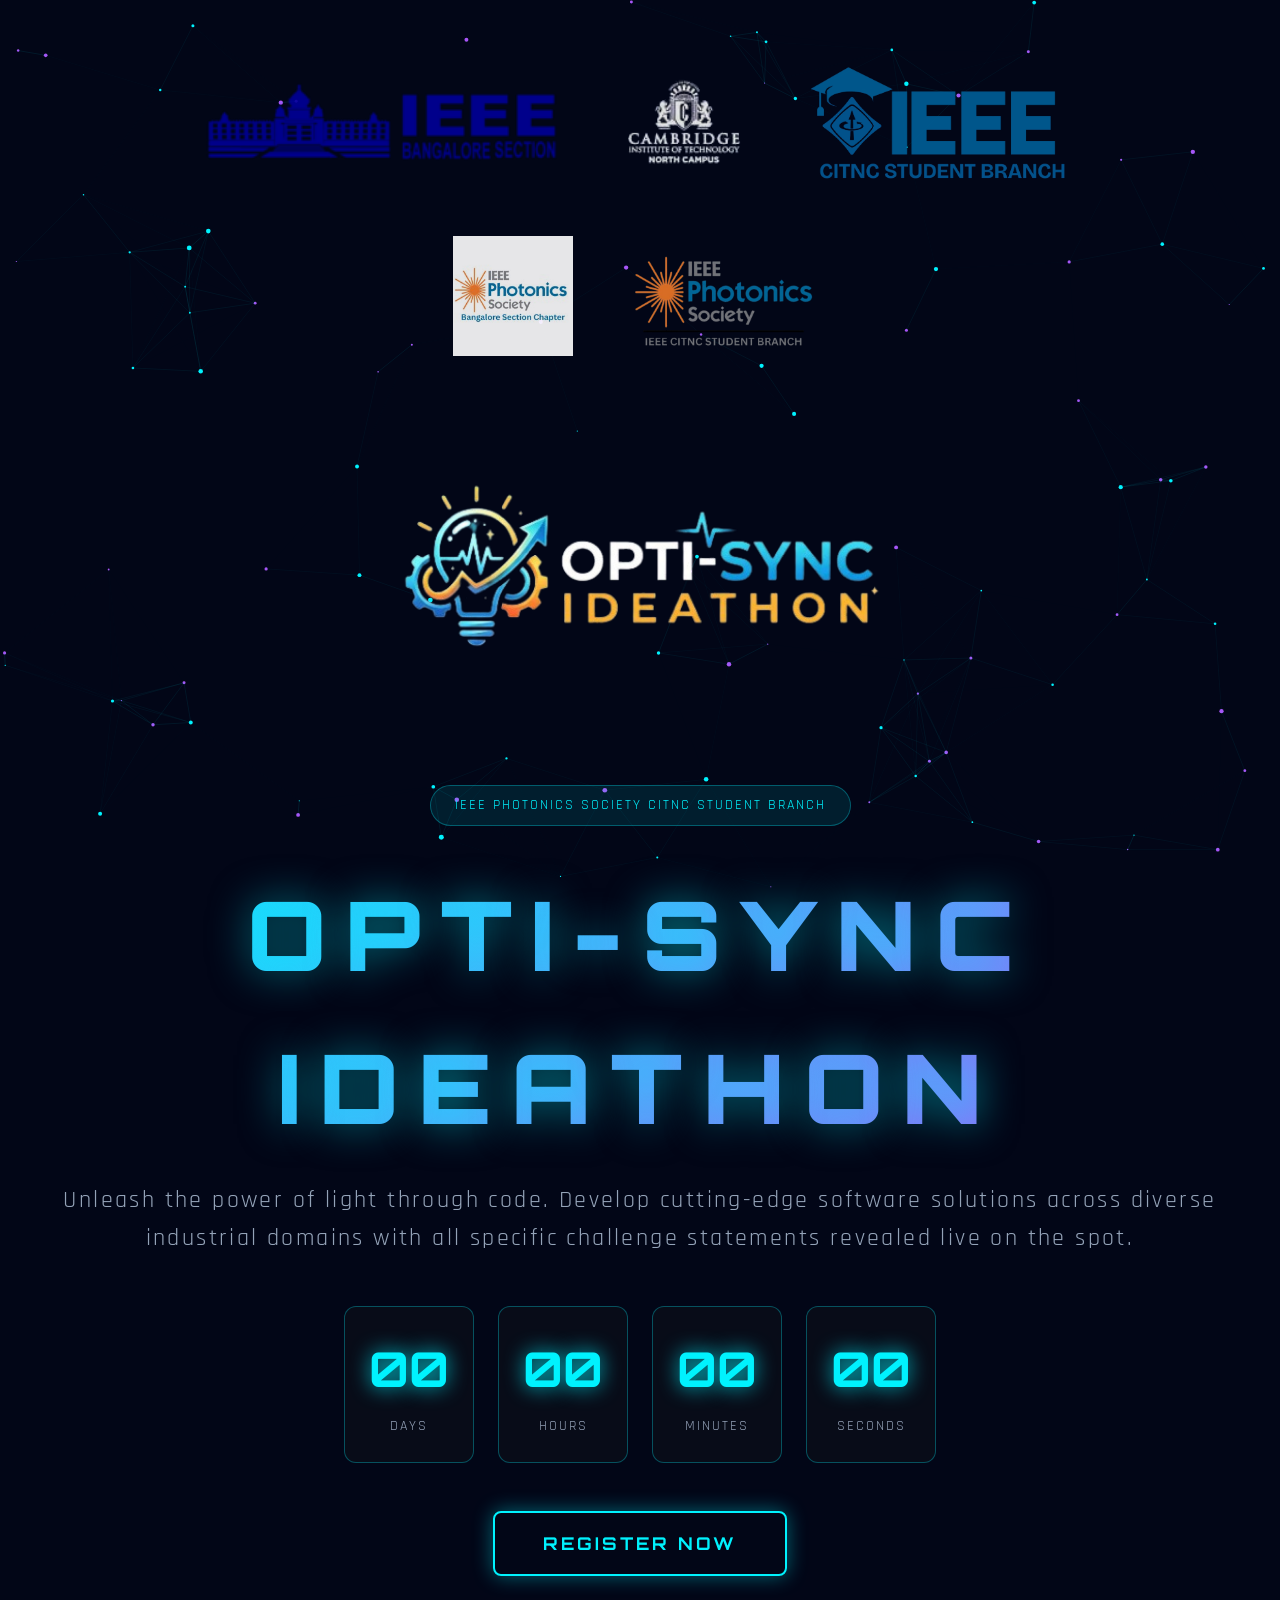
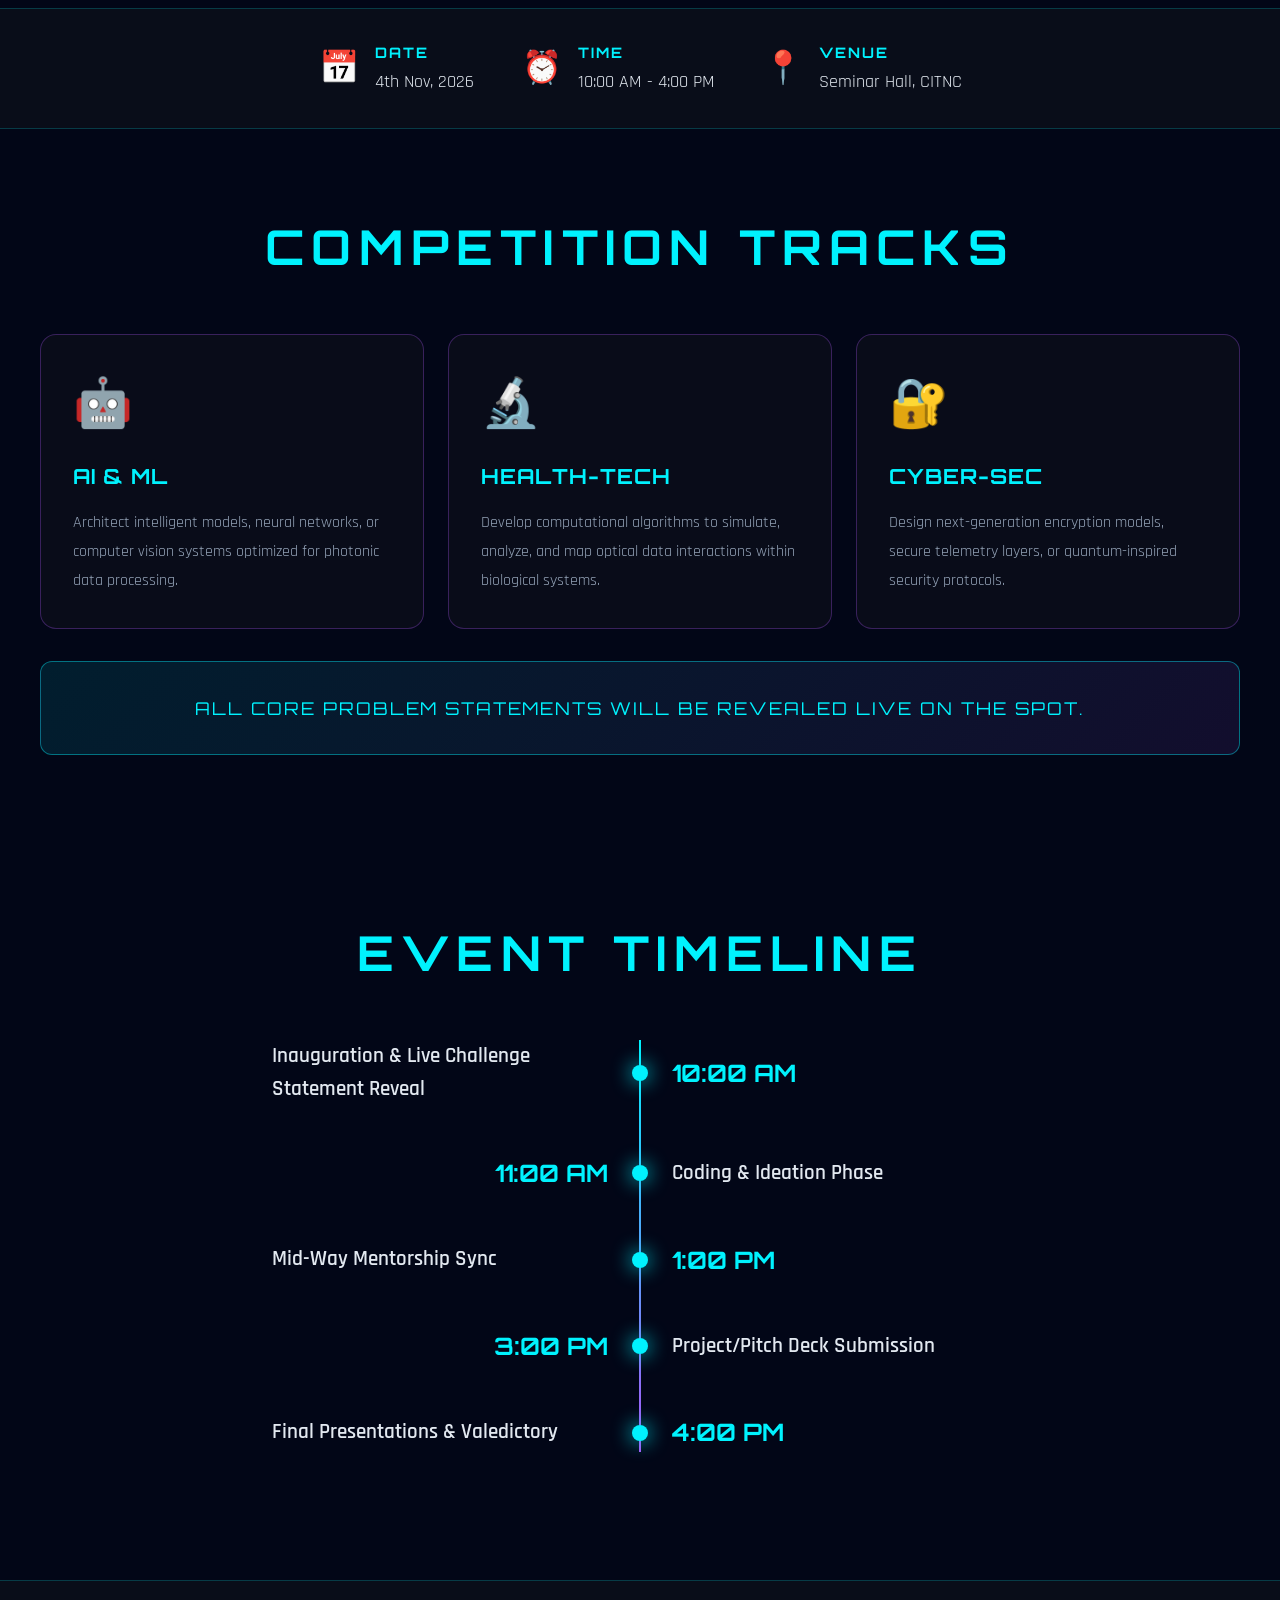
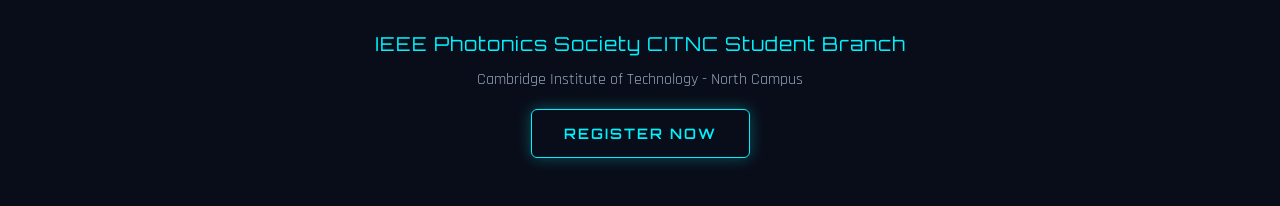
==== index.html @ 05966f0f "Make citnc main logo larger" ====
<!DOCTYPE html>
<html lang="en">
<head>
    <meta charset="UTF-8">
    <meta name="viewport" content="width=device-width, initial-scale=1.0">
    <title>OPTI-SYNC IDEATHON</title>
    <link rel="preconnect" href="https://fonts.googleapis.com">
    <link rel="preconnect" href="https://fonts.gstatic.com" crossorigin>
    <link href="https://fonts.googleapis.com/css2?family=Orbitron:wght@400;500;600;700;800;900&family=Rajdhani:wght@300;400;500;600;700&display=swap" rel="stylesheet">
    <link rel="stylesheet" href="styles.css">
</head>
<body>
    <canvas id="networkCanvas"></canvas>

    <section class="hero">
        <div class="hero-content">
            <div class="partner-logos">
                <img src="assets/citnc-logo.png" alt="CITNC Logo" class="partner-logo">
                <img src="assets/citnc-main-logo.png" alt="CITNC Main Logo" class="partner-logo partner-logo--large">
                <img src="assets/ieee-logo.png" alt="IEEE Logo" class="partner-logo">
            </div>
            <div class="partner-logos">
                <img src="assets/photonics-chapter.jpg" alt="IEEE Photonics Bangalore Chapter Logo" class="partner-logo">
                <img src="assets/photonics-logo.png" alt="IEEE Photonics Society Logo" class="partner-logo">
            </div>
            <img src="assets/logo.png" alt="OPTI-SYNC IDEATHON Logo" class="hero-logo">
            <p class="hero-badge">IEEE Photonics Society CITNC Student Branch</p>
            <h1 class="hero-title">OPTI-SYNC IDEATHON</h1>
            <p class="hero-tagline">Unleash the power of light through code. Develop cutting-edge software solutions across diverse industrial domains with all specific challenge statements revealed live on the spot.</p>
            
            <div class="countdown">
                <div class="countdown-item">
                    <span class="countdown-value" id="days">00</span>
                    <span class="countdown-label">Days</span>
                </div>
                <div class="countdown-item">
                    <span class="countdown-value" id="hours">00</span>
                    <span class="countdown-label">Hours</span>
                </div>
                <div class="countdown-item">
                    <span class="countdown-value" id="minutes">00</span>
                    <span class="countdown-label">Minutes</span>
                </div>
                <div class="countdown-item">
                    <span class="countdown-value" id="seconds">00</span>
                    <span class="countdown-label">Seconds</span>
                </div>
            </div>

            <a href="register.html" class="cta-button">Register Now</a>
        </div>
    </section>

    <section class="info-bar">
        <div class="info-item">
            <div class="info-icon">📅</div>
            <div class="info-text">
                <h3>Date</h3>
                <p>4th Nov, 2026</p>
            </div>
        </div>
        <div class="info-item">
            <div class="info-icon">⏰</div>
            <div class="info-text">
                <h3>Time</h3>
                <p>10:00 AM - 4:00 PM</p>
            </div>
        </div>
        <div class="info-item">
            <div class="info-icon">📍</div>
            <div class="info-text">
                <h3>Venue</h3>
                <p>Seminar Hall, CITNC</p>
            </div>
        </div>
    </section>

    <section class="tracks">
        <div class="container">
            <h2 class="section-title reveal">Competition Tracks</h2>
            <div class="bento-grid">
                <div class="track-card reveal">
                    <div class="track-icon">🤖</div>
                    <h3>AI & ML</h3>
                    <p>Architect intelligent models, neural networks, or computer vision systems optimized for photonic data processing.</p>
                </div>
                <div class="track-card reveal">
                    <div class="track-icon">🔬</div>
                    <h3>Health-Tech</h3>
                    <p>Develop computational algorithms to simulate, analyze, and map optical data interactions within biological systems.</p>
                </div>
                <div class="track-card reveal">
                    <div class="track-icon">🔐</div>
                    <h3>Cyber-Sec</h3>
                    <p>Design next-generation encryption models, secure telemetry layers, or quantum-inspired security protocols.</p>
                </div>
            </div>
            <div class="problem-banner reveal">
                <p>All core problem statements will be revealed live on the spot.</p>
            </div>
        </div>
    </section>

    <section class="timeline">
        <div class="container">
            <h2 class="section-title reveal">Event Timeline</h2>
            <div class="timeline-container">
                <div class="timeline-item reveal">
                    <div class="timeline-time">10:00 AM</div>
                    <div class="timeline-content">
                        <h3>Inauguration & Live Challenge Statement Reveal</h3>
                    </div>
                </div>
                <div class="timeline-item reveal">
                    <div class="timeline-time">11:00 AM</div>
                    <div class="timeline-content">
                        <h3>Coding & Ideation Phase</h3>
                    </div>
                </div>
                <div class="timeline-item reveal">
                    <div class="timeline-time">1:00 PM</div>
                    <div class="timeline-content">
                        <h3>Mid-Way Mentorship Sync</h3>
                    </div>
                </div>
                <div class="timeline-item reveal">
                    <div class="timeline-time">3:00 PM</div>
                    <div class="timeline-content">
                        <h3>Project/Pitch Deck Submission</h3>
                    </div>
                </div>
                <div class="timeline-item reveal">
                    <div class="timeline-time">4:00 PM</div>
                    <div class="timeline-content">
                        <h3>Final Presentations & Valedictory</h3>
                    </div>
                </div>
            </div>
        </div>
    </section>

    <footer class="footer">
        <div class="container">
            <div class="footer-content">
                <p class="footer-text">IEEE Photonics Society CITNC Student Branch</p>
                <p class="footer-subtext">Cambridge Institute of Technology - North Campus</p>
                <a href="register.html" class="footer-link">Register Now</a>
            </div>
        </div>
    </footer>

    <script src="script.js"></script>
</body>
</html>
---- styles.css ----
* {
    margin: 0;
    padding: 0;
    box-sizing: border-box;
}

:root {
    --bg-dark: #020617;
    --bg-darker: #0A0E1A;
    --neon-cyan: #00F2FE;
    --electric-purple: #A855F7;
    --text-light: #E2E8F0;
    --text-muted: #94A3B8;
}

body {
    font-family: 'Rajdhani', sans-serif;
    background-color: var(--bg-dark);
    color: var(--text-light);
    overflow-x: hidden;
    line-height: 1.6;
}

#networkCanvas {
    position: fixed;
    top: 0;
    left: 0;
    width: 100%;
    height: 100%;
    z-index: 0;
    pointer-events: none;
}

.hero {
    position: relative;
    min-height: 100vh;
    display: flex;
    align-items: center;
    justify-content: center;
    text-align: center;
    padding: 2rem 1rem;
    z-index: 1;
}

.hero-content {
  position: relative;
  z-index: 2;
}

.hero-logo {
  max-width: 700px;
  width: 100%;
  height: auto;
  margin: 0 auto 1.5rem;
  display: block;
  border-radius: 12px;
  animation: fadeInDown 1s ease-out;
}

.partner-logos {
  display: flex;
  justify-content: center;
  align-items: center;
  gap: 2rem;
  margin-bottom: 1.5rem;
  flex-wrap: wrap;
}

.partner-logos--single {
  margin-bottom: 1.5rem;
}

.partner-logo {
  height: 120px;
  width: auto;
  object-fit: contain;
  opacity: 0.9;
  transition: all 0.3s ease;
}

.partner-logo:hover {
  opacity: 1;
  transform: scale(1.05);
}

.partner-logo--large {
  height: 180px;
}

@keyframes fadeInDown {
  from {
    opacity: 0;
    transform: translateY(-30px);
  }
  to {
    opacity: 1;
    transform: translateY(0);
  }
}

.hero-badge {
    display: inline-block;
    padding: 0.5rem 1.5rem;
    background: rgba(0, 242, 254, 0.1);
    border: 1px solid rgba(0, 242, 254, 0.3);
    border-radius: 50px;
    color: var(--neon-cyan);
    font-size: 0.9rem;
    letter-spacing: 2px;
    text-transform: uppercase;
    margin-bottom: 2rem;
    animation: pulse 2s ease-in-out infinite;
}

@keyframes pulse {
    0%, 100% { box-shadow: 0 0 0 0 rgba(0, 242, 254, 0.4); }
    50% { box-shadow: 0 0 20px 10px rgba(0, 242, 254, 0); }
}

.hero-title {
    font-family: 'Orbitron', monospace;
    font-size: clamp(2.5rem, 8vw, 6rem);
    font-weight: 900;
    text-transform: uppercase;
    letter-spacing: 0.2em;
    margin-bottom: 1rem;
    background: linear-gradient(135deg, var(--neon-cyan), var(--electric-purple));
    -webkit-background-clip: text;
    -webkit-text-fill-color: transparent;
    background-clip: text;
    text-shadow: 0 0 40px rgba(0, 242, 254, 0.5);
}

.hero-tagline {
    font-size: clamp(1rem, 3vw, 1.5rem);
    color: var(--text-muted);
    margin-bottom: 3rem;
    letter-spacing: 0.1em;
}

.countdown {
    display: flex;
    justify-content: center;
    gap: 1.5rem;
    margin-bottom: 3rem;
    flex-wrap: wrap;
}

.countdown-item {
    display: flex;
    flex-direction: column;
    align-items: center;
    padding: 1.5rem;
    background: rgba(10, 14, 26, 0.8);
    border: 1px solid rgba(0, 242, 254, 0.3);
    border-radius: 12px;
    min-width: 100px;
}

.countdown-value {
    font-family: 'Orbitron', monospace;
    font-size: 3rem;
    font-weight: 700;
    color: var(--neon-cyan);
    text-shadow: 0 0 20px rgba(0, 242, 254, 0.8);
}

.countdown-label {
    font-size: 0.9rem;
    color: var(--text-muted);
    text-transform: uppercase;
    letter-spacing: 2px;
    margin-top: 0.5rem;
}

.cta-button {
    display: inline-block;
    padding: 1rem 3rem;
    background: transparent;
    border: 2px solid var(--neon-cyan);
    color: var(--neon-cyan);
    font-family: 'Orbitron', monospace;
    font-size: 1.1rem;
    font-weight: 700;
    text-transform: uppercase;
    letter-spacing: 3px;
    text-decoration: none;
    border-radius: 8px;
    transition: all 0.3s ease;
    box-shadow: 0 0 20px rgba(0, 242, 254, 0.4);
}

.cta-button:hover {
    background: var(--neon-cyan);
    color: var(--bg-dark);
    box-shadow: 0 0 40px rgba(0, 242, 254, 0.8);
    transform: translateY(-3px);
}

.info-bar {
    position: relative;
    z-index: 1;
    display: flex;
    justify-content: center;
    gap: 3rem;
    padding: 2rem;
    background: rgba(10, 14, 26, 0.95);
    border-top: 1px solid rgba(0, 242, 254, 0.2);
    border-bottom: 1px solid rgba(0, 242, 254, 0.2);
    flex-wrap: wrap;
}

.info-item {
    display: flex;
    align-items: center;
    gap: 1rem;
}

.info-icon {
    font-size: 2rem;
}

.info-text h3 {
    font-family: 'Orbitron', monospace;
    font-size: 0.9rem;
    color: var(--neon-cyan);
    text-transform: uppercase;
    letter-spacing: 2px;
    margin-bottom: 0.3rem;
}

.info-text p {
    color: var(--text-light);
    font-size: 1.1rem;
}

.tracks {
    position: relative;
    z-index: 1;
    padding: 5rem 1rem;
}

.container {
    max-width: 1200px;
    margin: 0 auto;
}

.section-title {
    font-family: 'Orbitron', monospace;
    font-size: clamp(2rem, 5vw, 3rem);
    text-align: center;
    margin-bottom: 3rem;
    text-transform: uppercase;
    letter-spacing: 0.15em;
    color: var(--neon-cyan);
}

.bento-grid {
    display: grid;
    grid-template-columns: repeat(auto-fit, minmax(280px, 1fr));
    gap: 1.5rem;
    margin-bottom: 2rem;
}

.track-card {
    background: rgba(10, 14, 26, 0.9);
    border: 1px solid rgba(168, 85, 247, 0.3);
    border-radius: 16px;
    padding: 2rem;
    transition: all 0.4s ease;
    position: relative;
    overflow: hidden;
}

.track-card::before {
    content: '';
    position: absolute;
    top: 0;
    left: 0;
    width: 100%;
    height: 100%;
    background: linear-gradient(135deg, rgba(0, 242, 254, 0.05), rgba(168, 85, 247, 0.05));
    opacity: 0;
    transition: opacity 0.4s ease;
}

.track-card:hover {
    transform: translateY(-10px);
    border-color: var(--neon-cyan);
    box-shadow: 0 0 40px rgba(0, 242, 254, 0.3), 0 0 80px rgba(168, 85, 247, 0.2);
}

.track-card:hover::before {
    opacity: 1;
}

.track-card > * {
    position: relative;
    z-index: 2;
}

.track-icon {
    font-size: 3rem;
    margin-bottom: 1rem;
}

.track-card h3 {
    font-family: 'Orbitron', monospace;
    font-size: 1.3rem;
    margin-bottom: 1rem;
    color: var(--neon-cyan);
    text-transform: uppercase;
    letter-spacing: 1px;
}

.track-card p {
    color: var(--text-muted);
    font-size: 1rem;
    line-height: 1.8;
}

.problem-banner {
    text-align: center;
    padding: 2rem;
    background: linear-gradient(135deg, rgba(0, 242, 254, 0.1), rgba(168, 85, 247, 0.1));
    border: 1px solid rgba(0, 242, 254, 0.4);
    border-radius: 12px;
    margin-top: 2rem;
}

.problem-banner p {
    font-family: 'Orbitron', monospace;
    font-size: 1.1rem;
    color: var(--neon-cyan);
    text-transform: uppercase;
    letter-spacing: 2px;
}

.timeline {
    position: relative;
    z-index: 1;
    padding: 5rem 1rem;
}

.timeline-container {
    max-width: 800px;
    margin: 0 auto;
    position: relative;
}

.timeline-container::before {
    content: '';
    position: absolute;
    left: 50%;
    top: 0;
    transform: translateX(-50%);
    width: 2px;
    height: 100%;
    background: linear-gradient(to bottom, var(--neon-cyan), var(--electric-purple));
}

.timeline-item {
    display: flex;
    align-items: center;
    margin-bottom: 3rem;
    position: relative;
}

.timeline-item:nth-child(odd) {
    flex-direction: row-reverse;
}

.timeline-time {
    width: 50%;
    padding: 0 2rem;
    text-align: right;
}

.timeline-item:nth-child(odd) .timeline-time {
    text-align: left;
}

.timeline-time {
    font-family: 'Orbitron', monospace;
    font-size: 1.5rem;
    color: var(--neon-cyan);
    font-weight: 700;
}

.timeline-content {
    width: 50%;
    padding: 0 2rem;
}

.timeline-content h3 {
    font-size: 1.3rem;
    color: var(--text-light);
    font-weight: 600;
}

.timeline-item::before {
    content: '';
    position: absolute;
    left: 50%;
    top: 50%;
    transform: translate(-50%, -50%);
    width: 16px;
    height: 16px;
    background: var(--neon-cyan);
    border-radius: 50%;
    box-shadow: 0 0 20px var(--neon-cyan);
    z-index: 2;
}

.footer {
    position: relative;
    z-index: 1;
    padding: 3rem 1rem;
    background: rgba(10, 14, 26, 0.95);
    border-top: 1px solid rgba(0, 242, 254, 0.2);
    text-align: center;
}

.footer-text {
    font-family: 'Orbitron', monospace;
    font-size: 1.2rem;
    color: var(--neon-cyan);
    margin-bottom: 0.5rem;
    letter-spacing: 1px;
}

.footer-subtext {
    color: var(--text-muted);
    font-size: 1rem;
    margin-bottom: 1rem;
}

.footer-link {
    display: inline-block;
    padding: 0.75rem 2rem;
    background: transparent;
    border: 1px solid var(--neon-cyan);
    color: var(--neon-cyan);
    font-family: 'Orbitron', monospace;
    font-size: 0.9rem;
    font-weight: 600;
    text-transform: uppercase;
    letter-spacing: 2px;
    text-decoration: none;
    border-radius: 6px;
    transition: all 0.3s ease;
    box-shadow: 0 0 15px rgba(0, 242, 254, 0.3);
}

.footer-link:hover {
    background: var(--neon-cyan);
    color: var(--bg-dark);
    box-shadow: 0 0 30px rgba(0, 242, 254, 0.6);
    transform: translateY(-2px);
}

.reveal {
    opacity: 0;
    transform: translateY(50px);
    transition: all 0.8s ease;
}

.reveal.active {
    opacity: 1;
    transform: translateY(0);
}

@media (max-width: 768px) {
    .info-bar {
        flex-direction: column;
        gap: 2rem;
        text-align: center;
    }

    .info-item {
        flex-direction: column;
    }

    .timeline-container::before {
        left: 0;
    }

    .timeline-item,
    .timeline-item:nth-child(odd) {
        flex-direction: column;
        padding-left: 3rem;
    }

    .timeline-time,
    .timeline-content,
    .timeline-item:nth-child(odd) .timeline-time {
        width: 100%;
        padding: 0.5rem 0;
        text-align: left;
    }

    .timeline-item::before {
        left: 0;
    }
}

/* Registration Page Styles */
.hero-small {
    min-height: 50vh;
}

.register-form-section {
    position: relative;
    z-index: 1;
    padding: 3rem 1rem 5rem;
}

.form-container {
    max-width: 700px;
    margin: 0 auto;
    background: rgba(10, 14, 26, 0.95);
    border: 1px solid rgba(0, 242, 254, 0.3);
    border-radius: 16px;
    padding: 2.5rem;
    box-shadow: 0 0 30px rgba(0, 242, 254, 0.1);
}

.form-note {
    color: var(--text-muted);
    font-size: 0.95rem;
    text-align: center;
    margin-bottom: 2rem;
}

.form-group {
    margin-bottom: 1.5rem;
}

.form-label {
    display: block;
    font-family: 'Orbitron', monospace;
    font-size: 0.9rem;
    color: var(--neon-cyan);
    text-transform: uppercase;
    letter-spacing: 1px;
    margin-bottom: 0.5rem;
}

.form-input,
.form-select {
    width: 100%;
    padding: 0.875rem 1.25rem;
    background: rgba(2, 6, 23, 0.8);
    border: 1px solid rgba(168, 85, 247, 0.4);
    border-radius: 8px;
    color: var(--text-light);
    font-family: 'Rajdhani', sans-serif;
    font-size: 1rem;
    transition: all 0.3s ease;
    outline: none;
}

.form-input:focus,
.form-select:focus {
    border-color: var(--neon-cyan);
    box-shadow: 0 0 15px rgba(0, 242, 254, 0.3);
}

.form-input::placeholder {
    color: rgba(148, 163, 184, 0.6);
}

.form-select {
    cursor: pointer;
}

.form-checkbox-group {
    display: flex;
    align-items: center;
    gap: 0.75rem;
}

.form-checkbox {
    width: 1.25rem;
    height: 1.25rem;
    cursor: pointer;
    accent-color: var(--neon-cyan);
}

.form-checkbox-label {
    font-family: 'Rajdhani', sans-serif;
    font-size: 1rem;
    color: var(--text-light);
    cursor: pointer;
}

.team-member-section {
    padding: 1.5rem;
    border: 1px solid rgba(168, 85, 247, 0.3);
    border-radius: 12px;
    margin-bottom: 1.5rem;
    background: rgba(168, 85, 247, 0.05);
}

.member-title {
    font-family: 'Orbitron', monospace;
    font-size: 1.1rem;
    color: var(--neon-cyan);
    margin-bottom: 1.25rem;
    text-transform: uppercase;
    letter-spacing: 1px;
}

.ieee-number-group {
    margin-top: 1rem;
}

.form-submit {
    width: 100%;
    margin-top: 1rem;
}

.back-link-container {
    text-align: center;
    margin-top: 2rem;
}

/* Organizer Section Styles */
.organizer-section {
    margin-top: 2.5rem;
    padding-top: 2rem;
    border-top: 1px solid rgba(168, 85, 247, 0.3);
}

.organizer-details {
    width: 100%;
}

.organizer-summary {
    font-family: 'Orbitron', monospace;
    font-size: 1rem;
    color: var(--neon-cyan);
    text-transform: uppercase;
    letter-spacing: 1px;
    cursor: pointer;
    padding: 1rem;
    background: rgba(0, 242, 254, 0.05);
    border: 1px solid rgba(0, 242, 254, 0.3);
    border-radius: 8px;
    list-style: none;
}

.organizer-summary::-webkit-details-marker {
    display: none;
}

.organizer-tools {
    margin-top: 1.5rem;
}

.organizer-note {
    color: var(--text-muted);
    font-size: 0.9rem;
    margin-bottom: 1.25rem;
    text-align: center;
}

.organizer-buttons {
    display: flex;
    gap: 1rem;
    flex-wrap: wrap;
    justify-content: center;
}

.organizer-btn {
    padding: 0.75rem 1.5rem !important;
    font-size: 0.9rem !important;
}

.organizer-btn-danger {
    border-color: #ef4444 !important;
    color: #ef4444 !important;
    box-shadow: 0 0 15px rgba(239, 68, 68, 0.3) !important;
}

.organizer-btn-danger:hover {
    background: #ef4444 !important;
    color: var(--bg-dark) !important;
    box-shadow: 0 0 30px rgba(239, 68, 68, 0.6) !important;
}
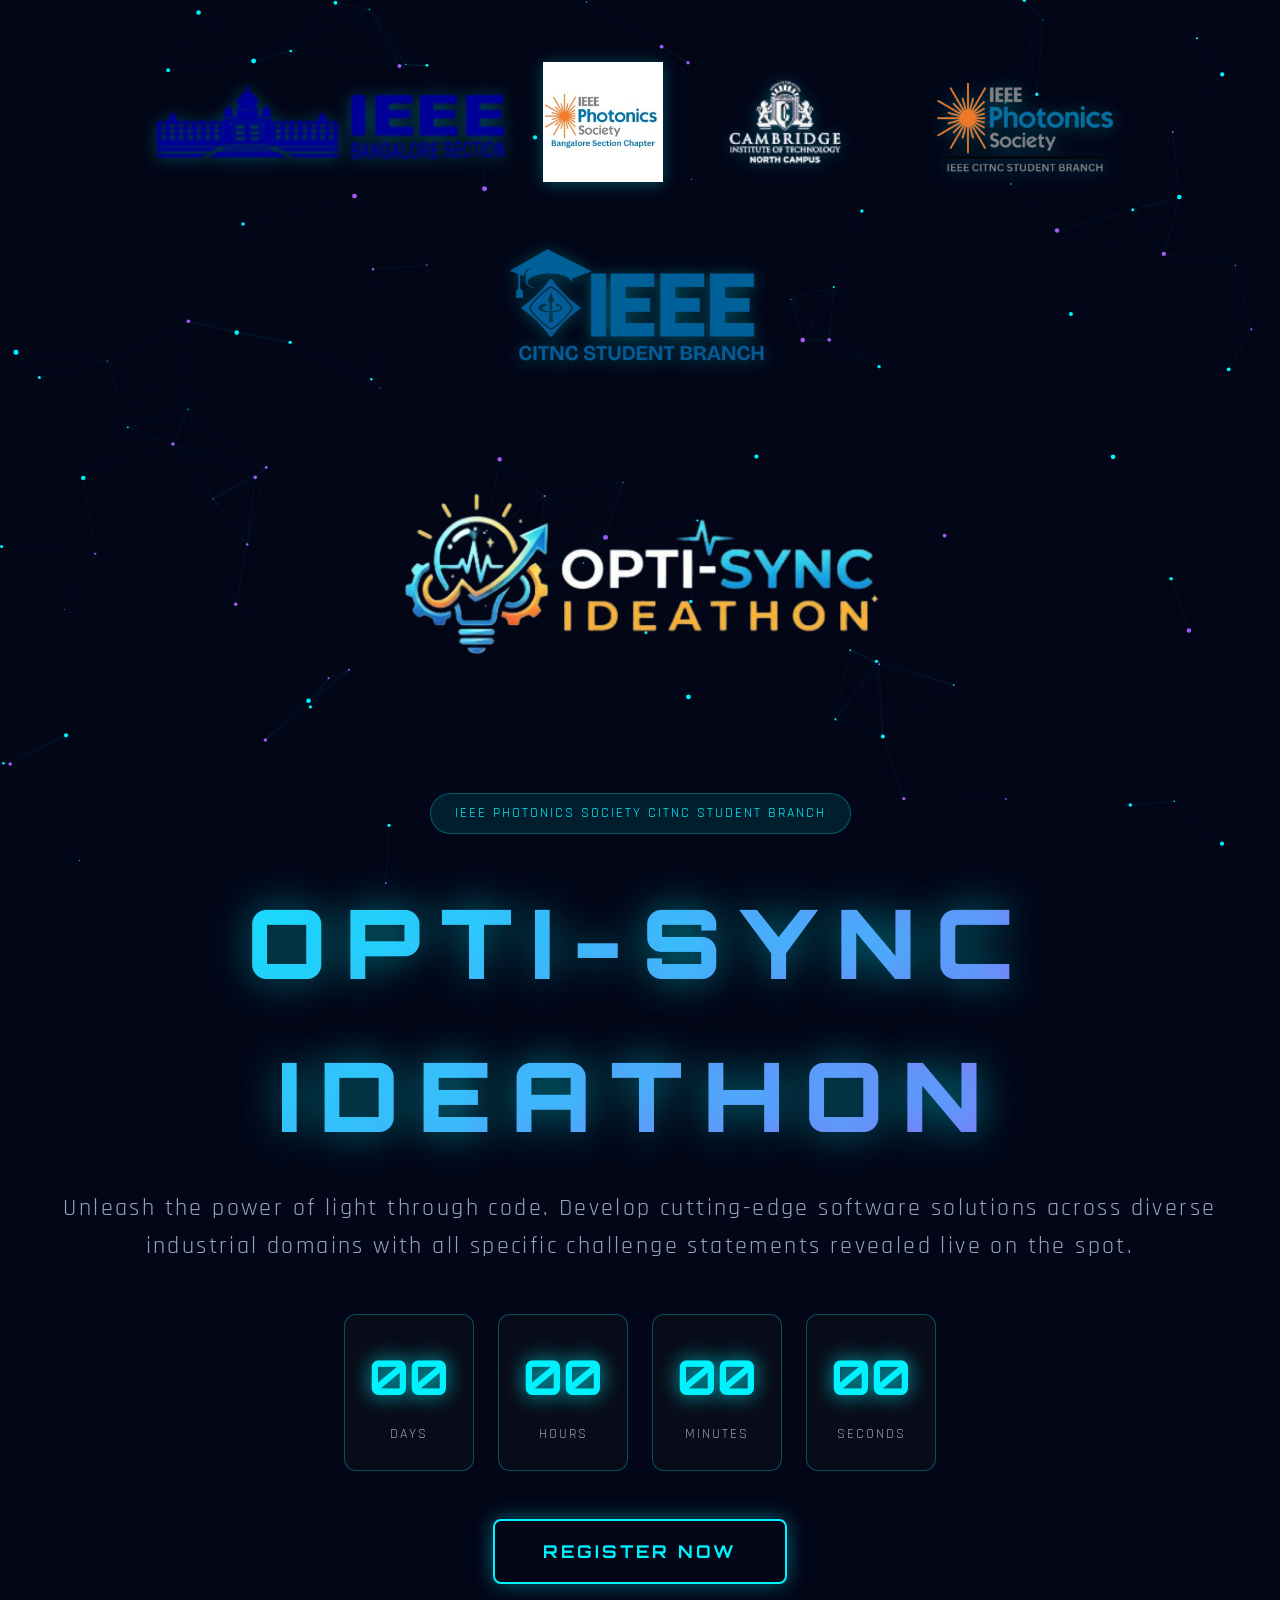
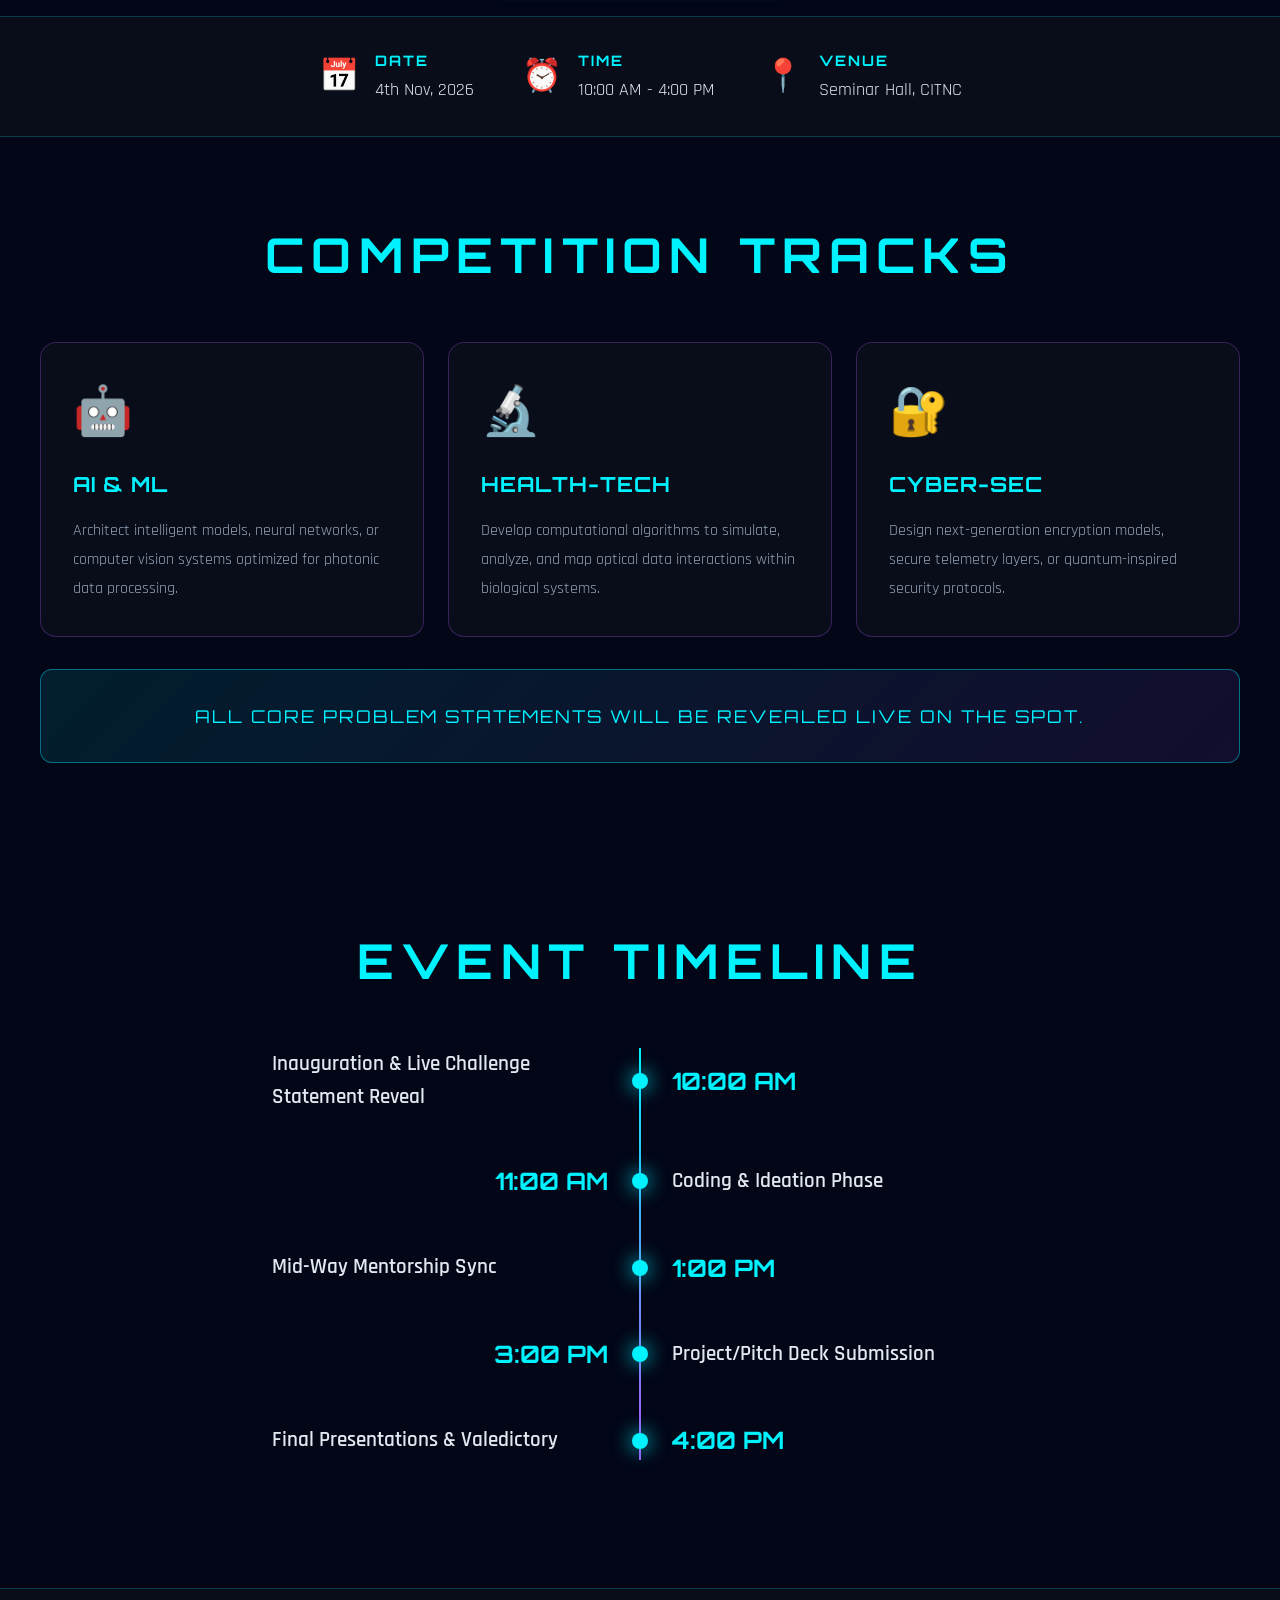
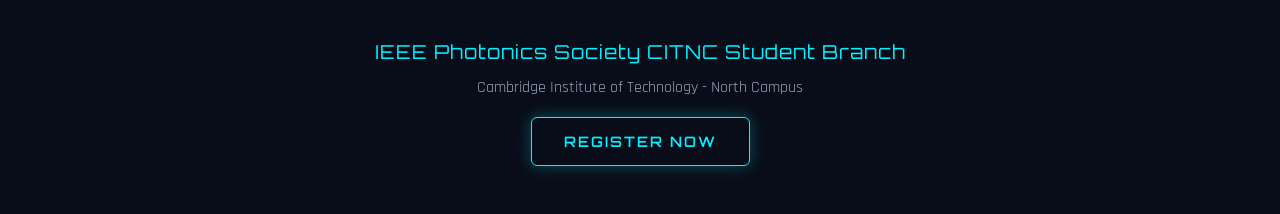
==== commit 2caaa9ba: "Reorder logos to put Photonics Chapter in middle" ====
--- a/index.html
+++ b/index.html
@@ -16,12 +16,10 @@
         <div class="hero-content">
             <div class="partner-logos">
                 <img src="assets/citnc-logo.png" alt="CITNC Logo" class="partner-logo">
+                <img src="assets/photonics-chapter.jpg" alt="IEEE Photonics Bangalore Chapter Logo" class="partner-logo">
                 <img src="assets/citnc-main-logo.png" alt="CITNC Main Logo" class="partner-logo partner-logo--large">
+                <img src="assets/photonics-logo.png" alt="IEEE Photonics Society Logo" class="partner-logo">
                 <img src="assets/ieee-logo.png" alt="IEEE Logo" class="partner-logo">
-            </div>
-            <div class="partner-logos">
-                <img src="assets/photonics-chapter.jpg" alt="IEEE Photonics Bangalore Chapter Logo" class="partner-logo">
-                <img src="assets/photonics-logo.png" alt="IEEE Photonics Society Logo" class="partner-logo">
             </div>
             <img src="assets/logo.png" alt="OPTI-SYNC IDEATHON Logo" class="hero-logo">
             <p class="hero-badge">IEEE Photonics Society CITNC Student Branch</p>
--- a/styles.css
+++ b/styles.css
@@ -74,13 +74,16 @@
   height: 120px;
   width: auto;
   object-fit: contain;
-  opacity: 0.9;
+  opacity: 1;
   transition: all 0.3s ease;
+  filter: drop-shadow(0 2px 8px rgba(0, 242, 254, 0.3));
+  image-rendering: optimizeQuality;
+  image-rendering: -webkit-optimize-contrast;
 }
 
 .partner-logo:hover {
-  opacity: 1;
   transform: scale(1.05);
+  filter: drop-shadow(0 4px 16px rgba(0, 242, 254, 0.5));
 }
 
 .partner-logo--large {
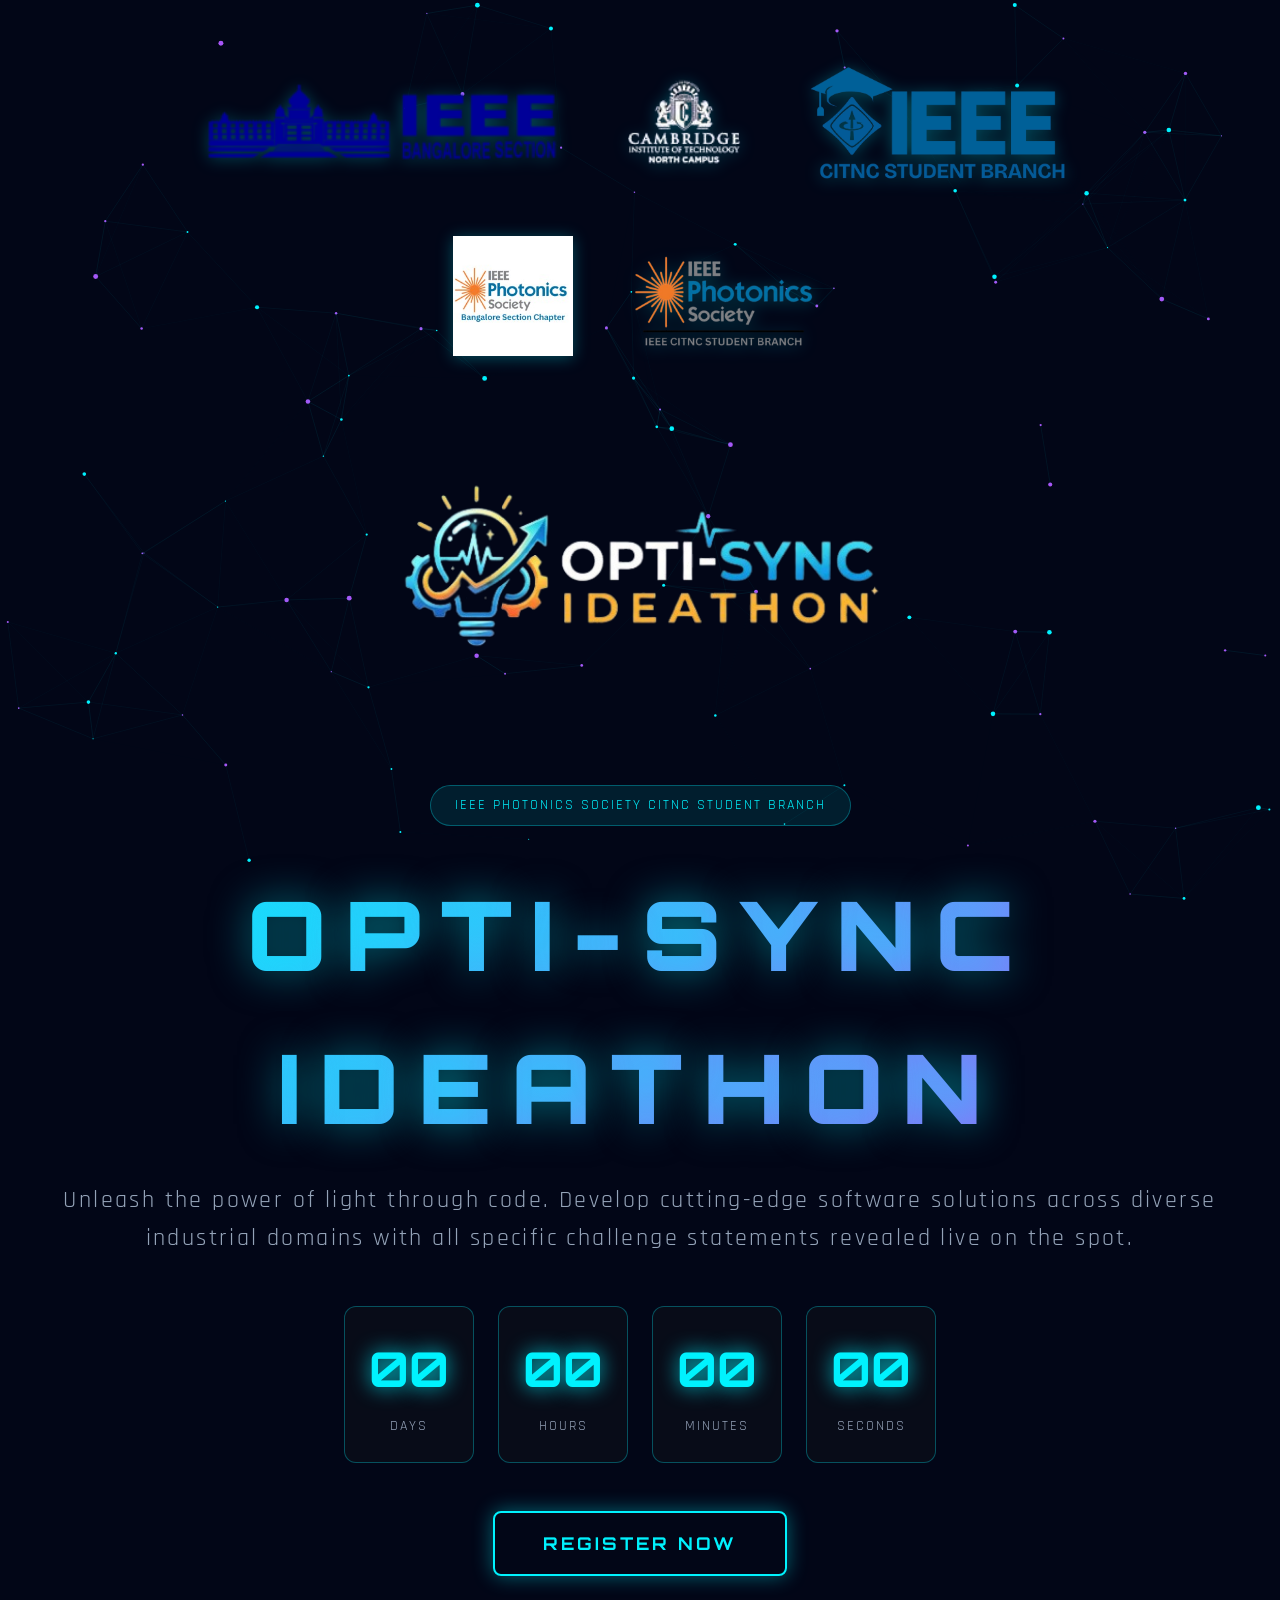
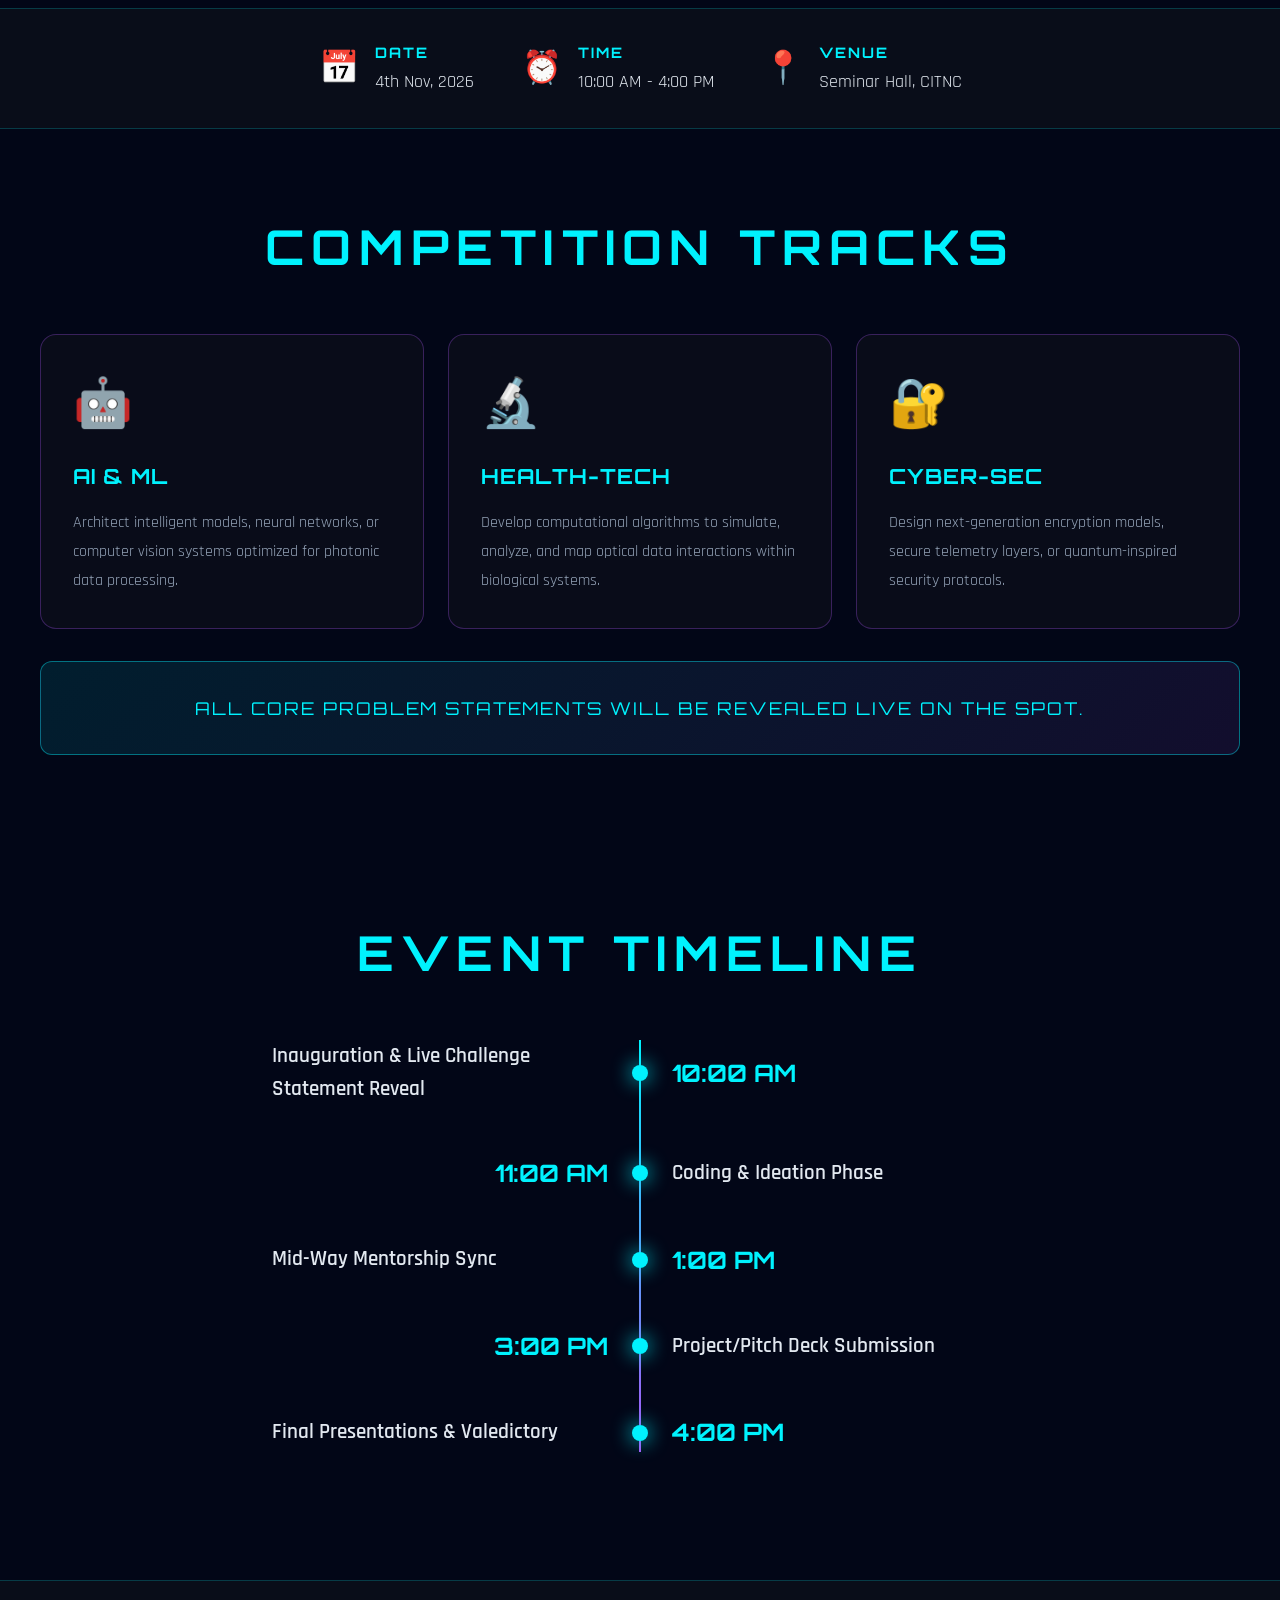
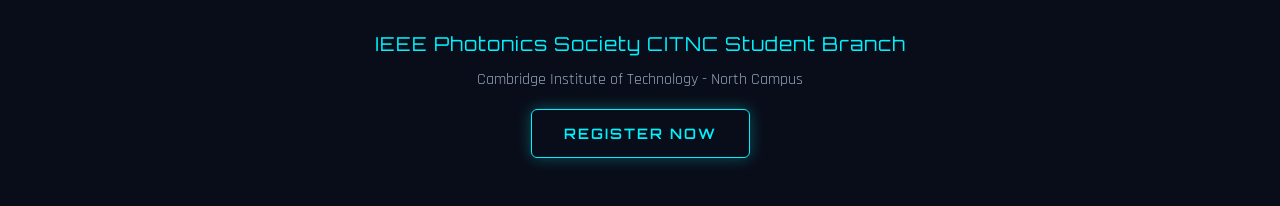
==== commit a0cabe3f: "Revert logo order to previous layout" ====
--- a/index.html
+++ b/index.html
@@ -16,10 +16,12 @@
         <div class="hero-content">
             <div class="partner-logos">
                 <img src="assets/citnc-logo.png" alt="CITNC Logo" class="partner-logo">
+                <img src="assets/citnc-main-logo.png" alt="CITNC Main Logo" class="partner-logo partner-logo--large">
+                <img src="assets/ieee-logo.png" alt="IEEE Logo" class="partner-logo">
+            </div>
+            <div class="partner-logos">
                 <img src="assets/photonics-chapter.jpg" alt="IEEE Photonics Bangalore Chapter Logo" class="partner-logo">
-                <img src="assets/citnc-main-logo.png" alt="CITNC Main Logo" class="partner-logo partner-logo--large">
                 <img src="assets/photonics-logo.png" alt="IEEE Photonics Society Logo" class="partner-logo">
-                <img src="assets/ieee-logo.png" alt="IEEE Logo" class="partner-logo">
             </div>
             <img src="assets/logo.png" alt="OPTI-SYNC IDEATHON Logo" class="hero-logo">
             <p class="hero-badge">IEEE Photonics Society CITNC Student Branch</p>
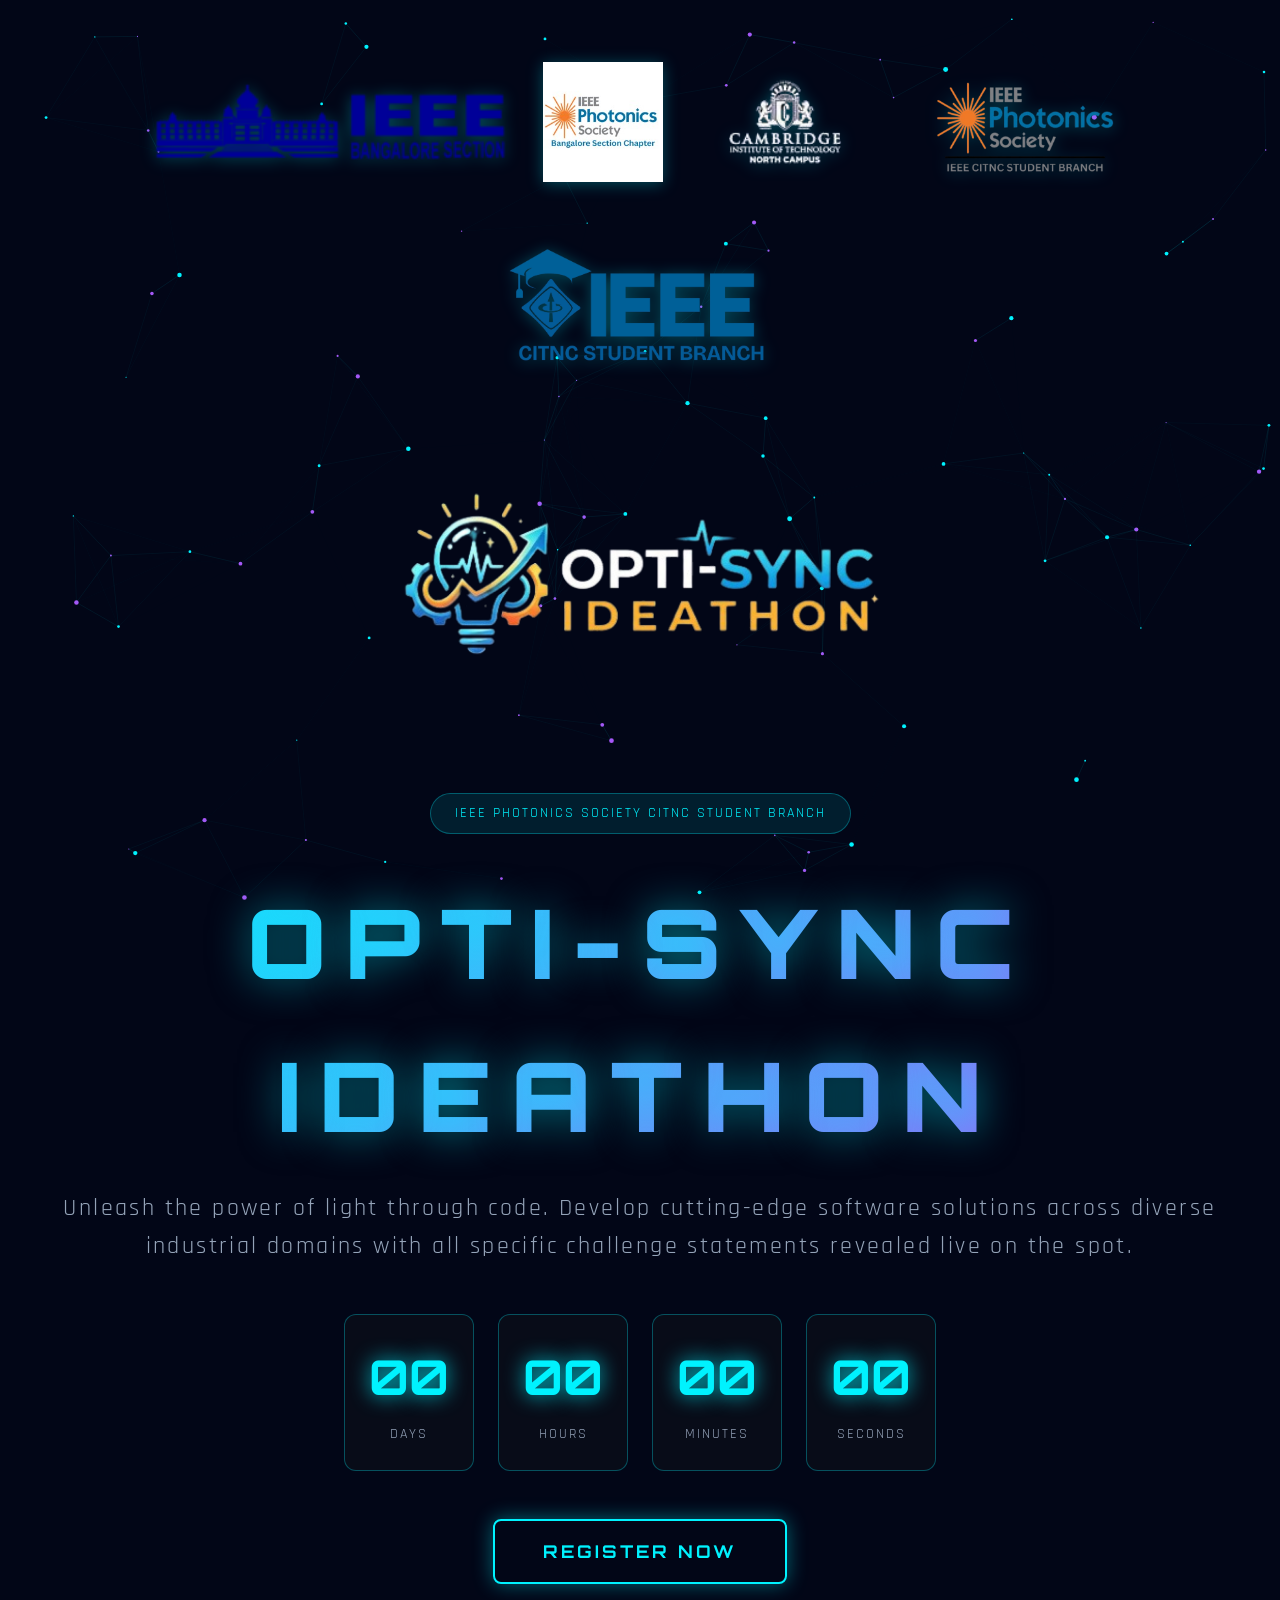
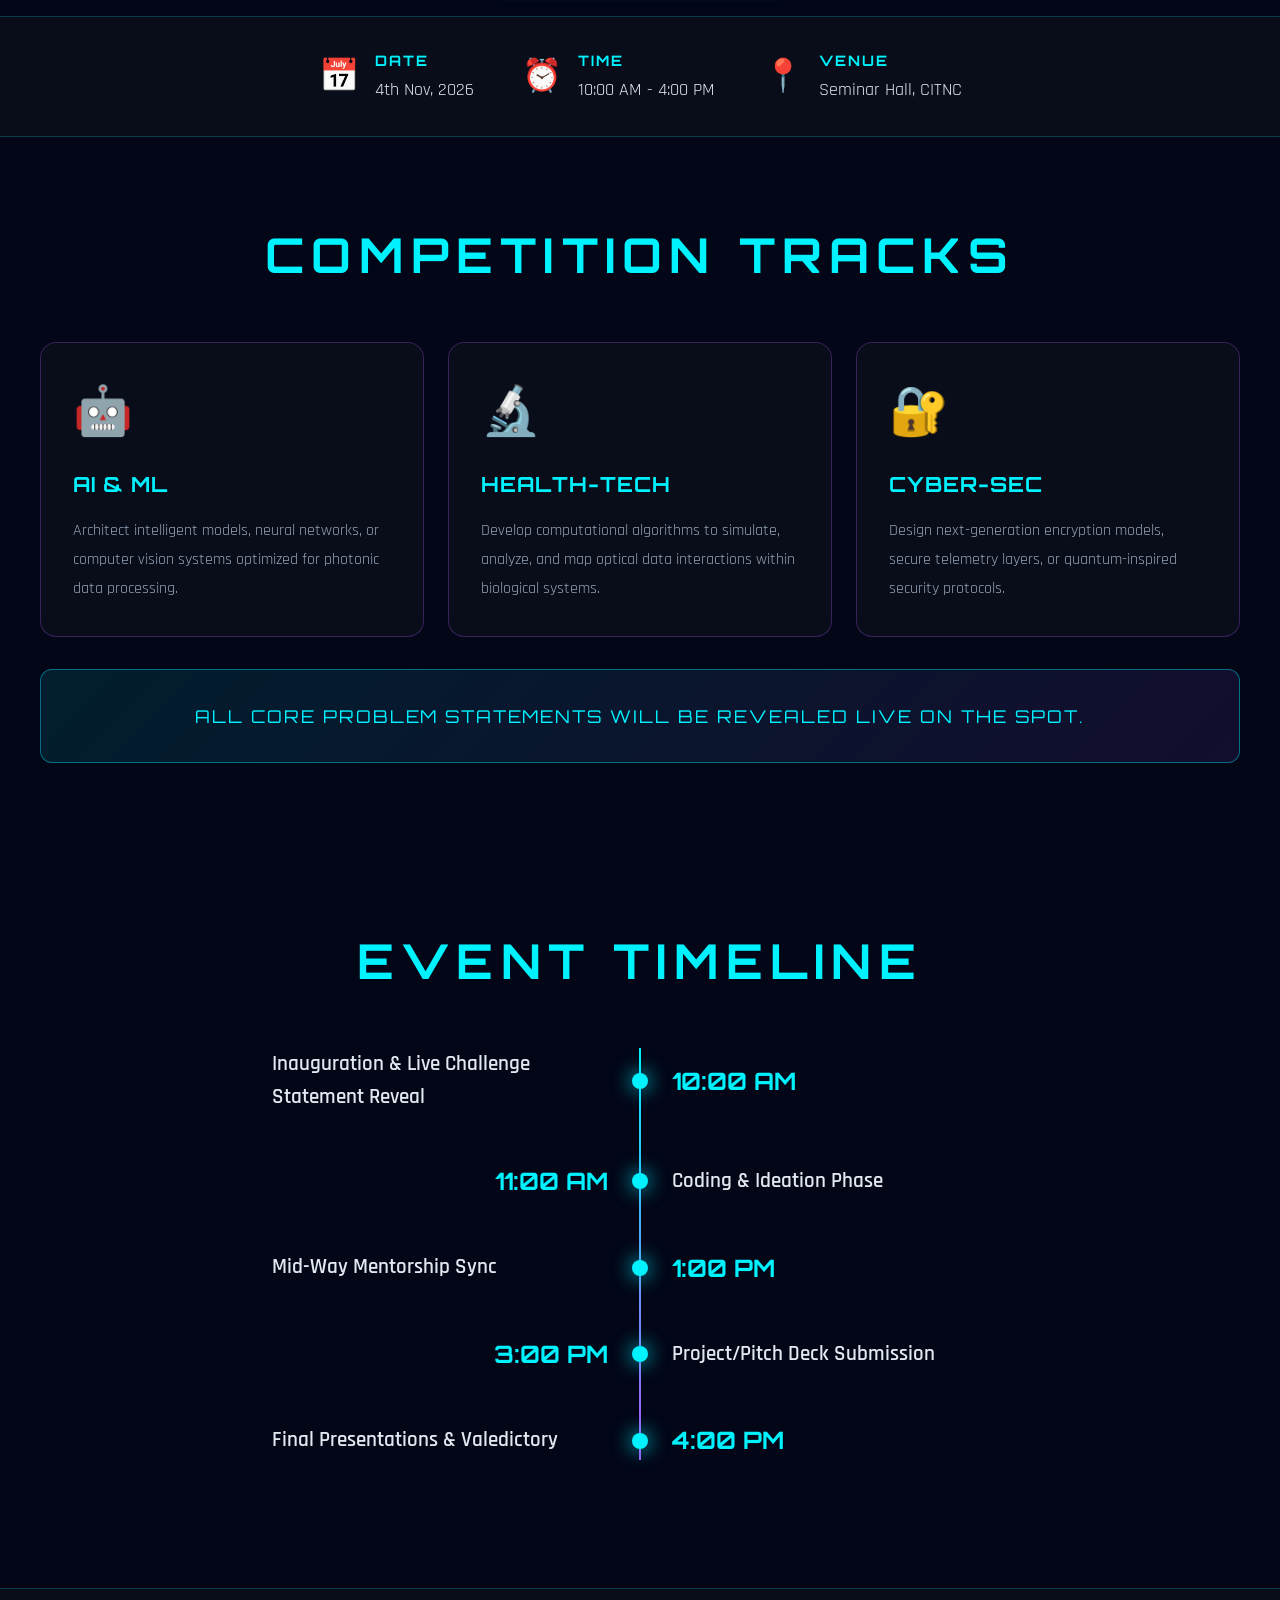
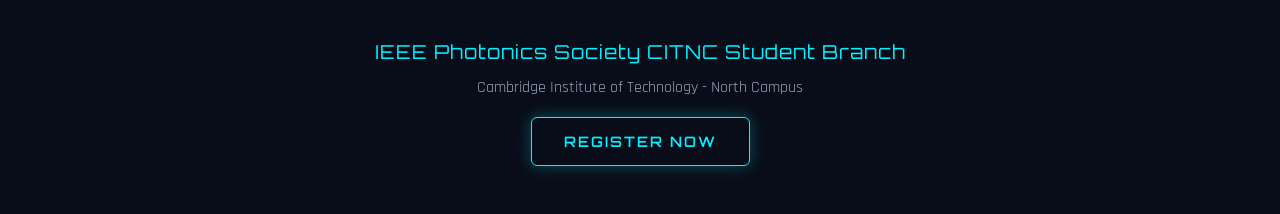
==== commit ea7a4e8d: "Update photonics chapter logo file extension to png" ====
--- a/index.html
+++ b/index.html
@@ -16,12 +16,10 @@
         <div class="hero-content">
             <div class="partner-logos">
                 <img src="assets/citnc-logo.png" alt="CITNC Logo" class="partner-logo">
+                <img src="assets/photonics-chapter.jpg" alt="IEEE Photonics Bangalore Chapter Logo" class="partner-logo">
                 <img src="assets/citnc-main-logo.png" alt="CITNC Main Logo" class="partner-logo partner-logo--large">
+                <img src="assets/photonics-logo.png" alt="IEEE Photonics Society Logo" class="partner-logo">
                 <img src="assets/ieee-logo.png" alt="IEEE Logo" class="partner-logo">
-            </div>
-            <div class="partner-logos">
-                <img src="assets/photonics-chapter.jpg" alt="IEEE Photonics Bangalore Chapter Logo" class="partner-logo">
-                <img src="assets/photonics-logo.png" alt="IEEE Photonics Society Logo" class="partner-logo">
             </div>
             <img src="assets/logo.png" alt="OPTI-SYNC IDEATHON Logo" class="hero-logo">
             <p class="hero-badge">IEEE Photonics Society CITNC Student Branch</p>
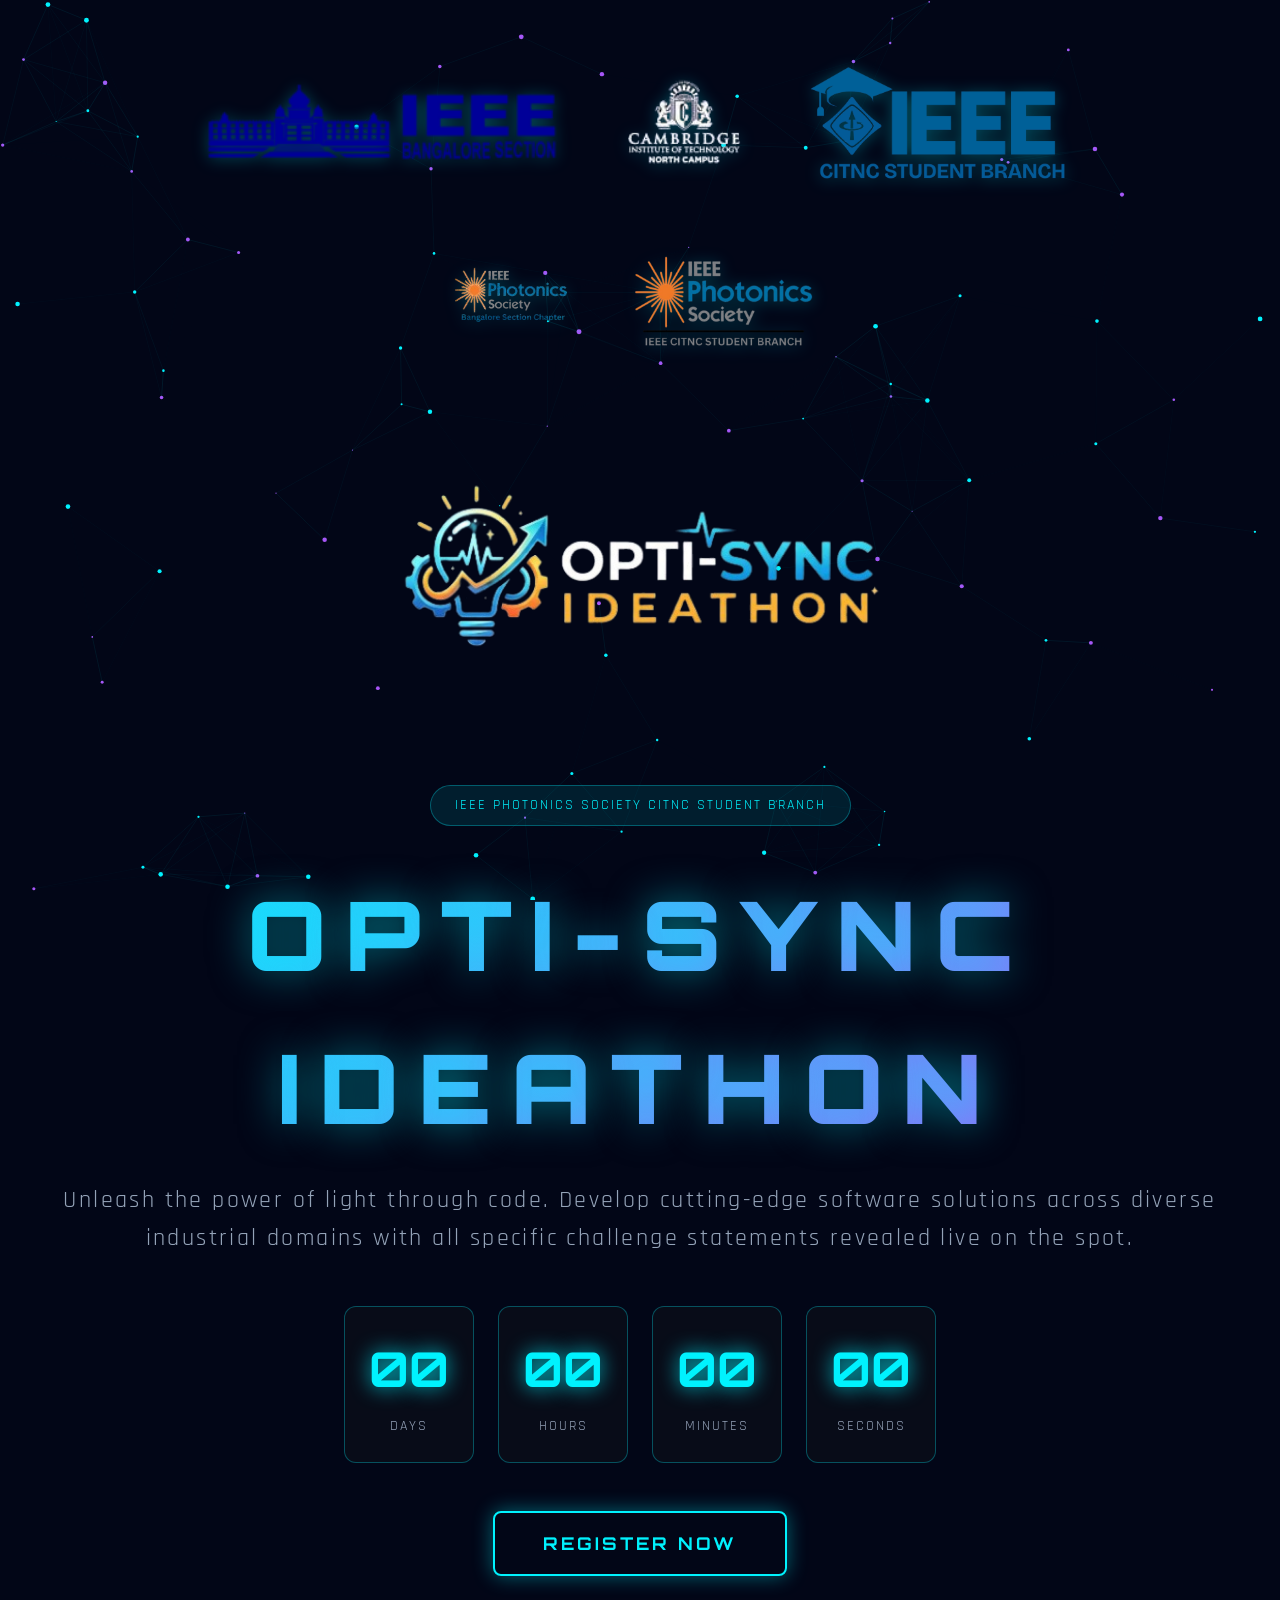
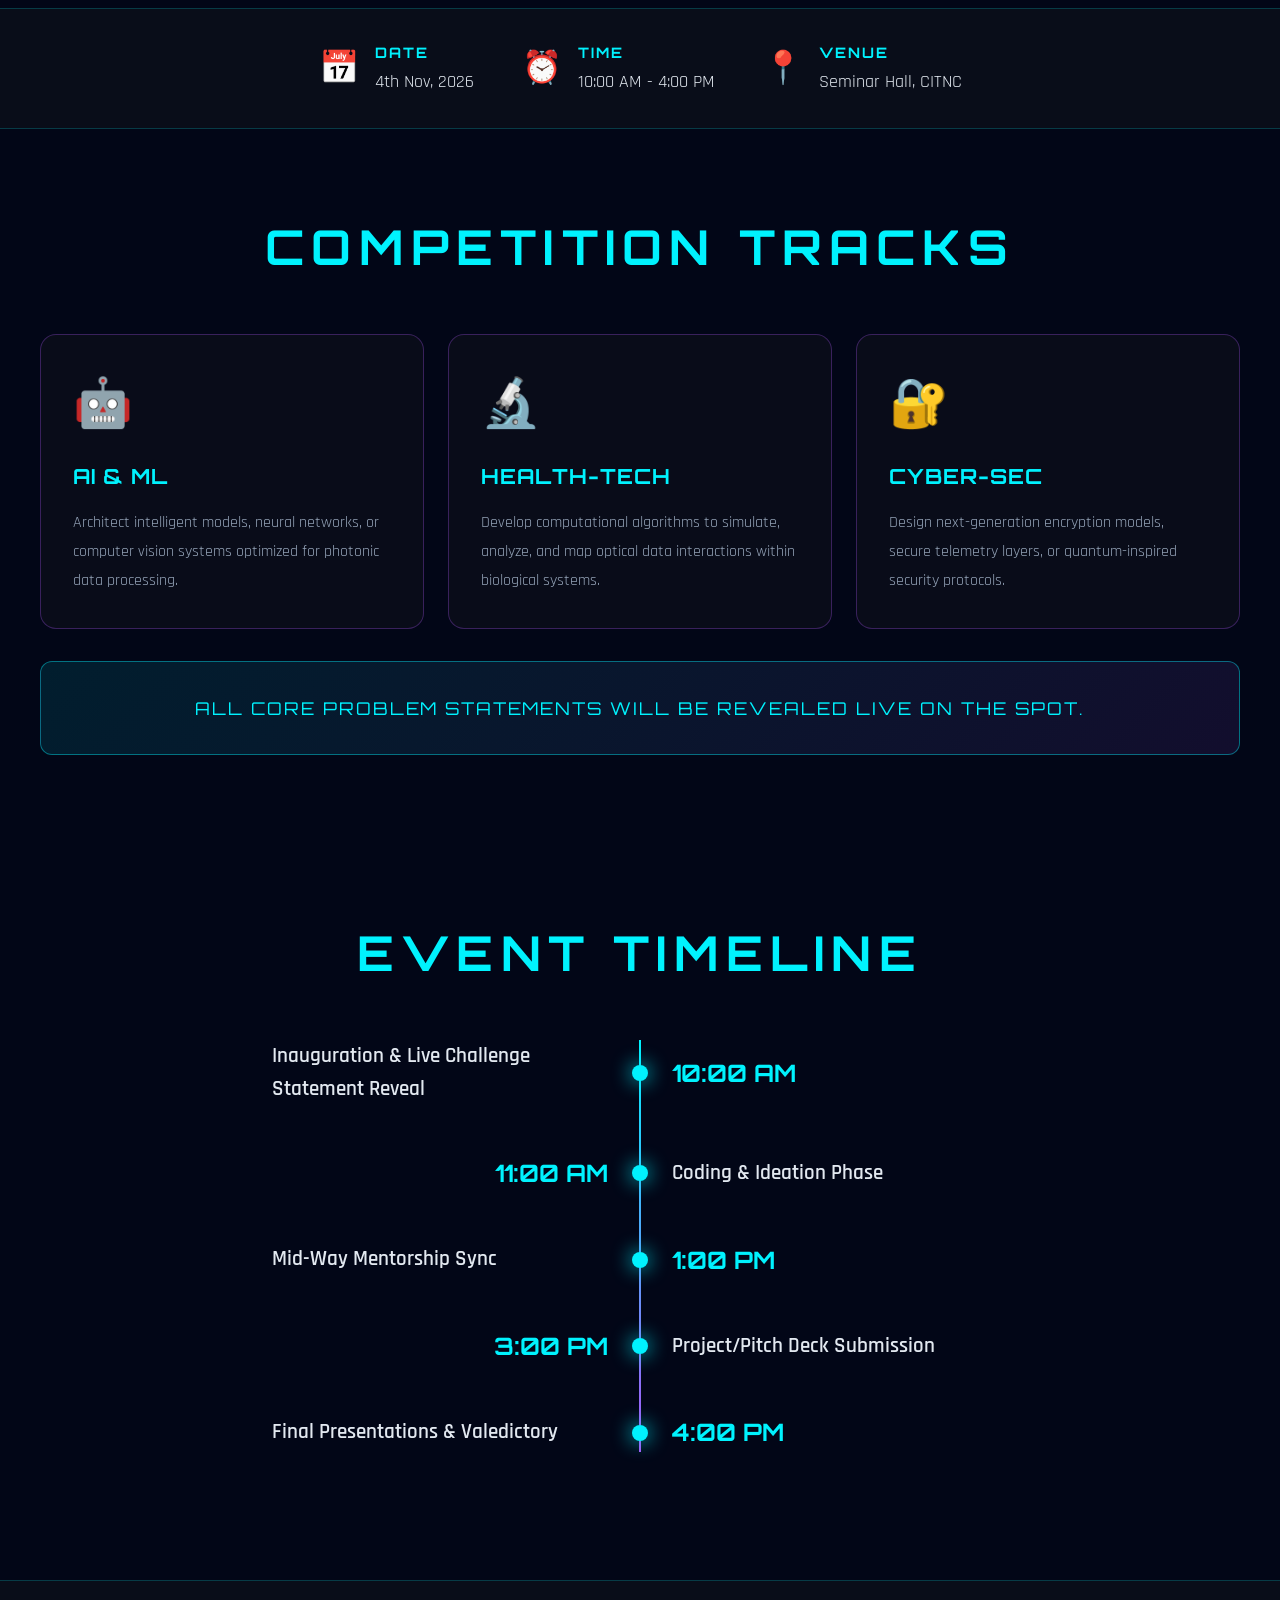
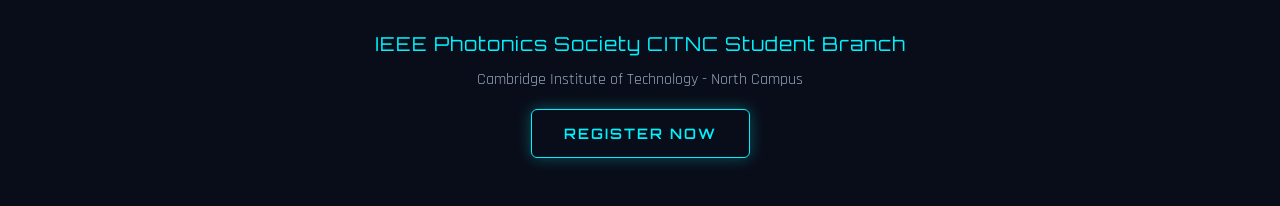
==== commit eabb1c4c: "Split partner logos into two lines" ====
--- a/index.html
+++ b/index.html
@@ -16,10 +16,12 @@
         <div class="hero-content">
             <div class="partner-logos">
                 <img src="assets/citnc-logo.png" alt="CITNC Logo" class="partner-logo">
-                <img src="assets/photonics-chapter.jpg" alt="IEEE Photonics Bangalore Chapter Logo" class="partner-logo">
                 <img src="assets/citnc-main-logo.png" alt="CITNC Main Logo" class="partner-logo partner-logo--large">
+                <img src="assets/ieee-logo.png" alt="IEEE Logo" class="partner-logo">
+            </div>
+            <div class="partner-logos">
+                <img src="assets/photonics-chapter.png" alt="IEEE Photonics Bangalore Chapter Logo" class="partner-logo">
                 <img src="assets/photonics-logo.png" alt="IEEE Photonics Society Logo" class="partner-logo">
-                <img src="assets/ieee-logo.png" alt="IEEE Logo" class="partner-logo">
             </div>
             <img src="assets/logo.png" alt="OPTI-SYNC IDEATHON Logo" class="hero-logo">
             <p class="hero-badge">IEEE Photonics Society CITNC Student Branch</p>
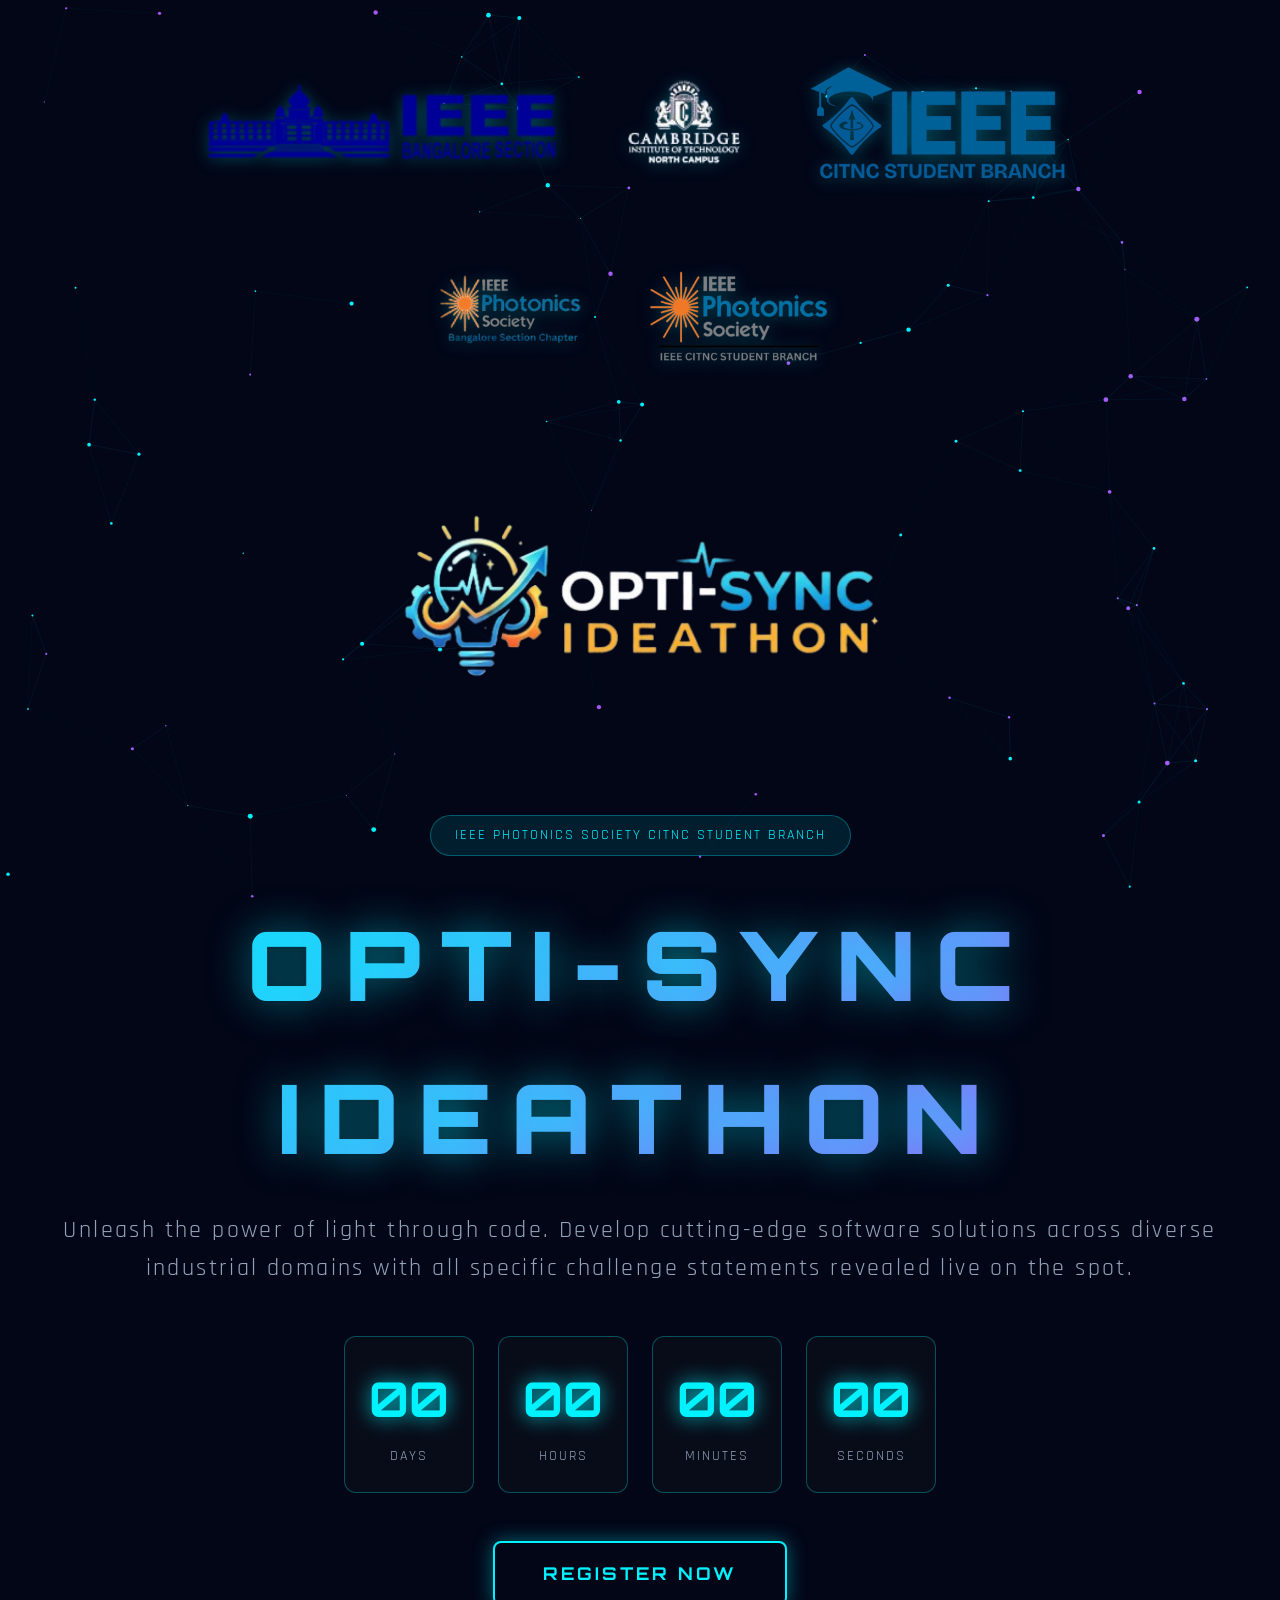
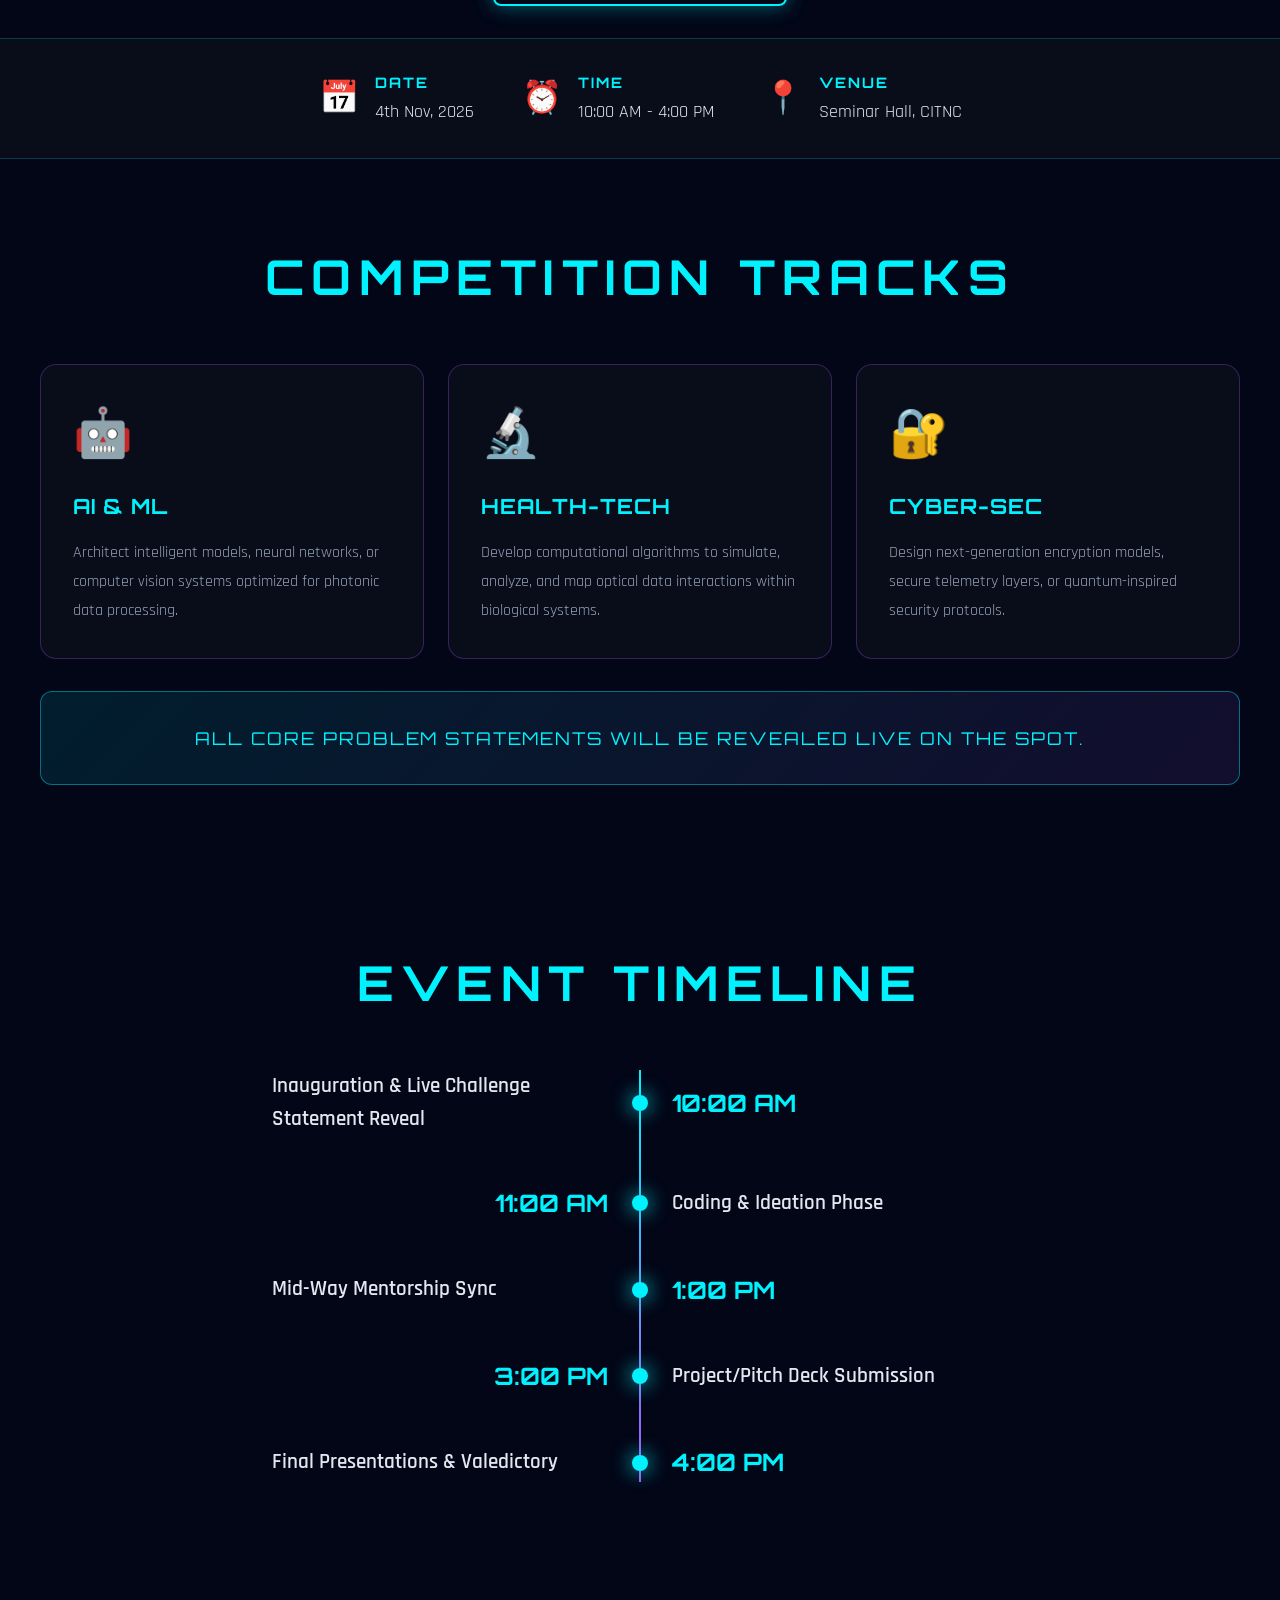
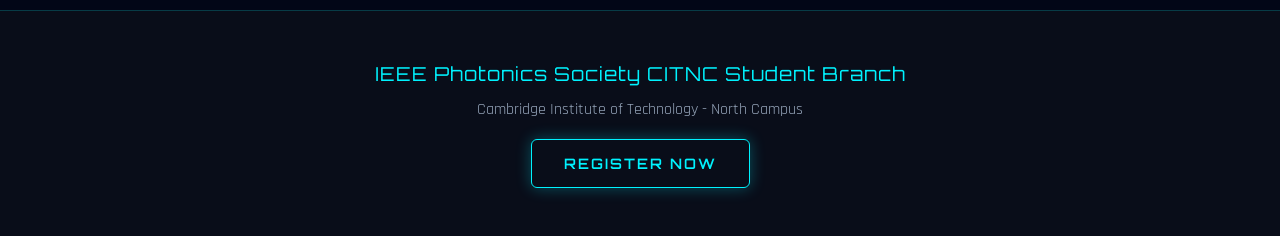
==== commit 5345be52: "Increase photonics-chapter logo size" ====
--- a/index.html
+++ b/index.html
@@ -20,7 +20,7 @@
                 <img src="assets/ieee-logo.png" alt="IEEE Logo" class="partner-logo">
             </div>
             <div class="partner-logos">
-                <img src="assets/photonics-chapter.png" alt="IEEE Photonics Bangalore Chapter Logo" class="partner-logo">
+                <img src="assets/photonics-chapter.png" alt="IEEE Photonics Bangalore Chapter Logo" class="partner-logo partner-logo--medium">
                 <img src="assets/photonics-logo.png" alt="IEEE Photonics Society Logo" class="partner-logo">
             </div>
             <img src="assets/logo.png" alt="OPTI-SYNC IDEATHON Logo" class="hero-logo">
--- a/styles.css
+++ b/styles.css
@@ -88,6 +88,10 @@
 
 .partner-logo--large {
   height: 180px;
+}
+
+.partner-logo--medium {
+  height: 150px;
 }
 
 @keyframes fadeInDown {
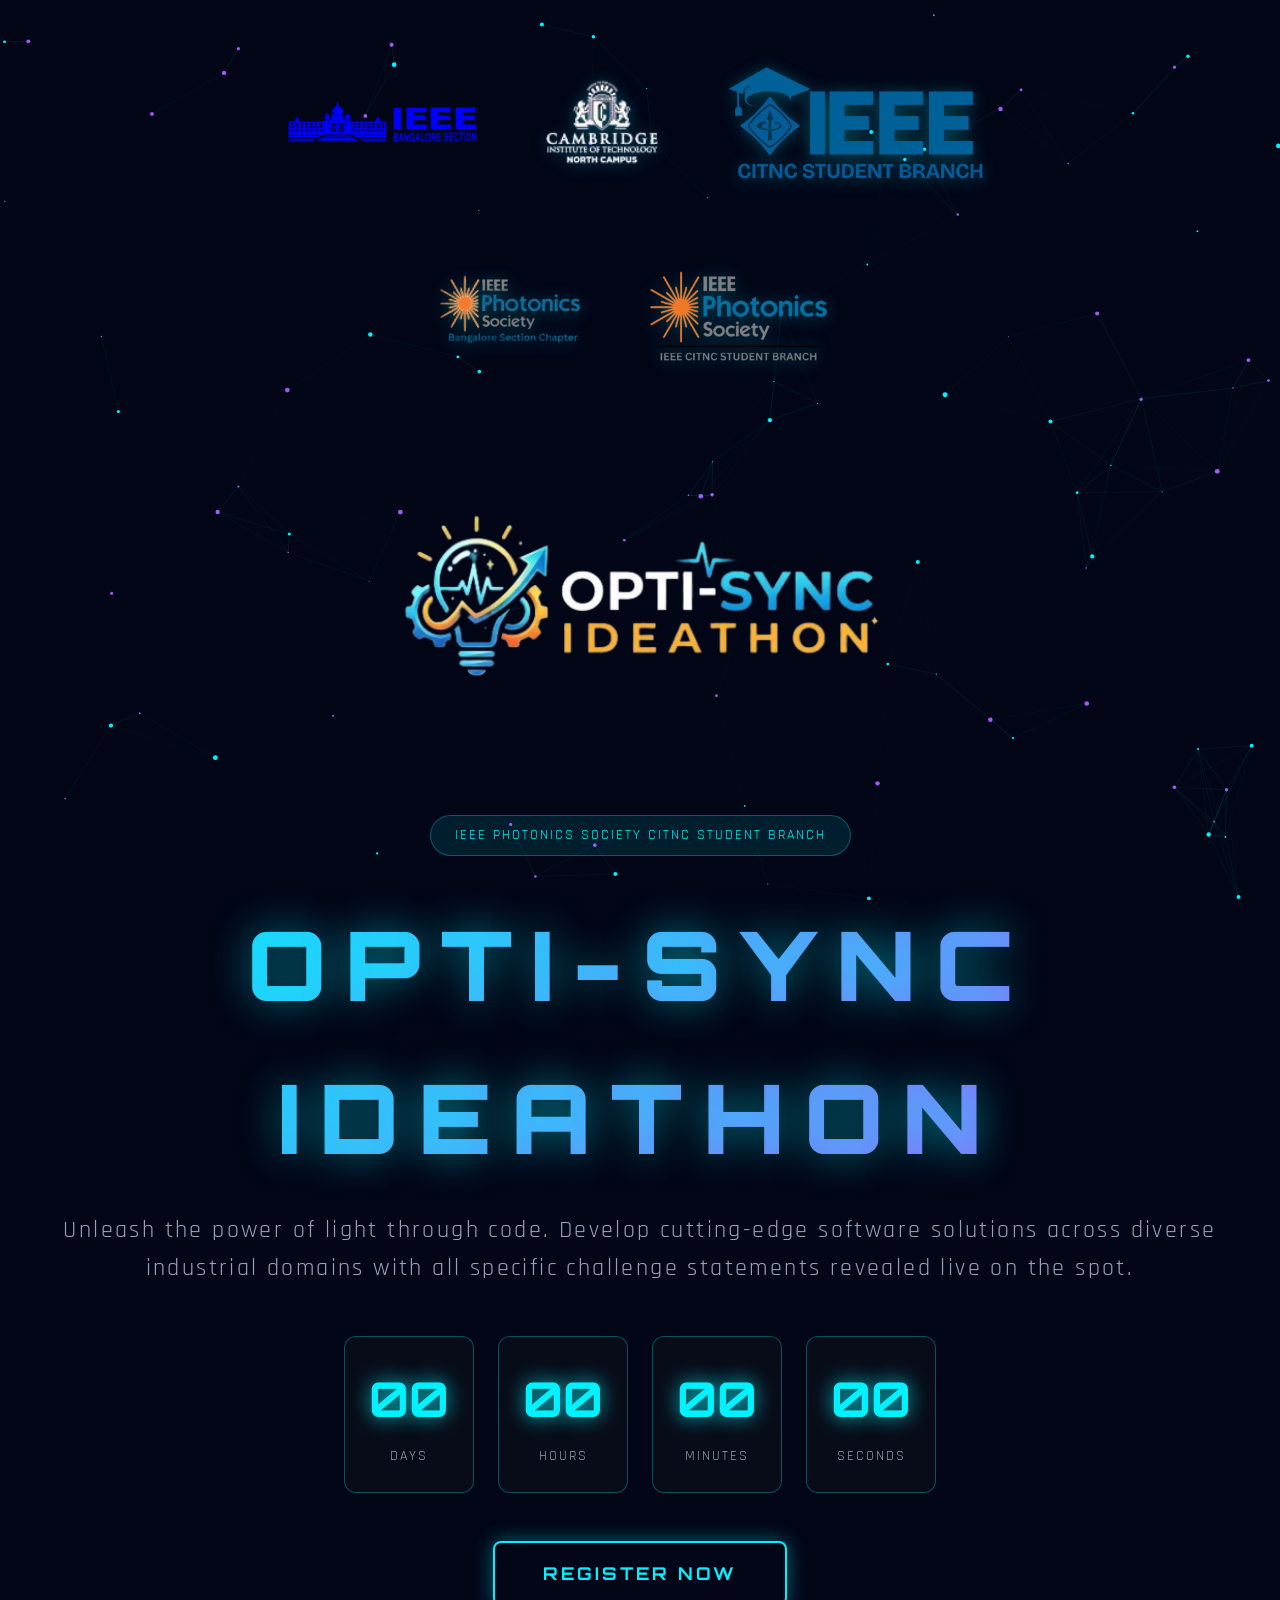
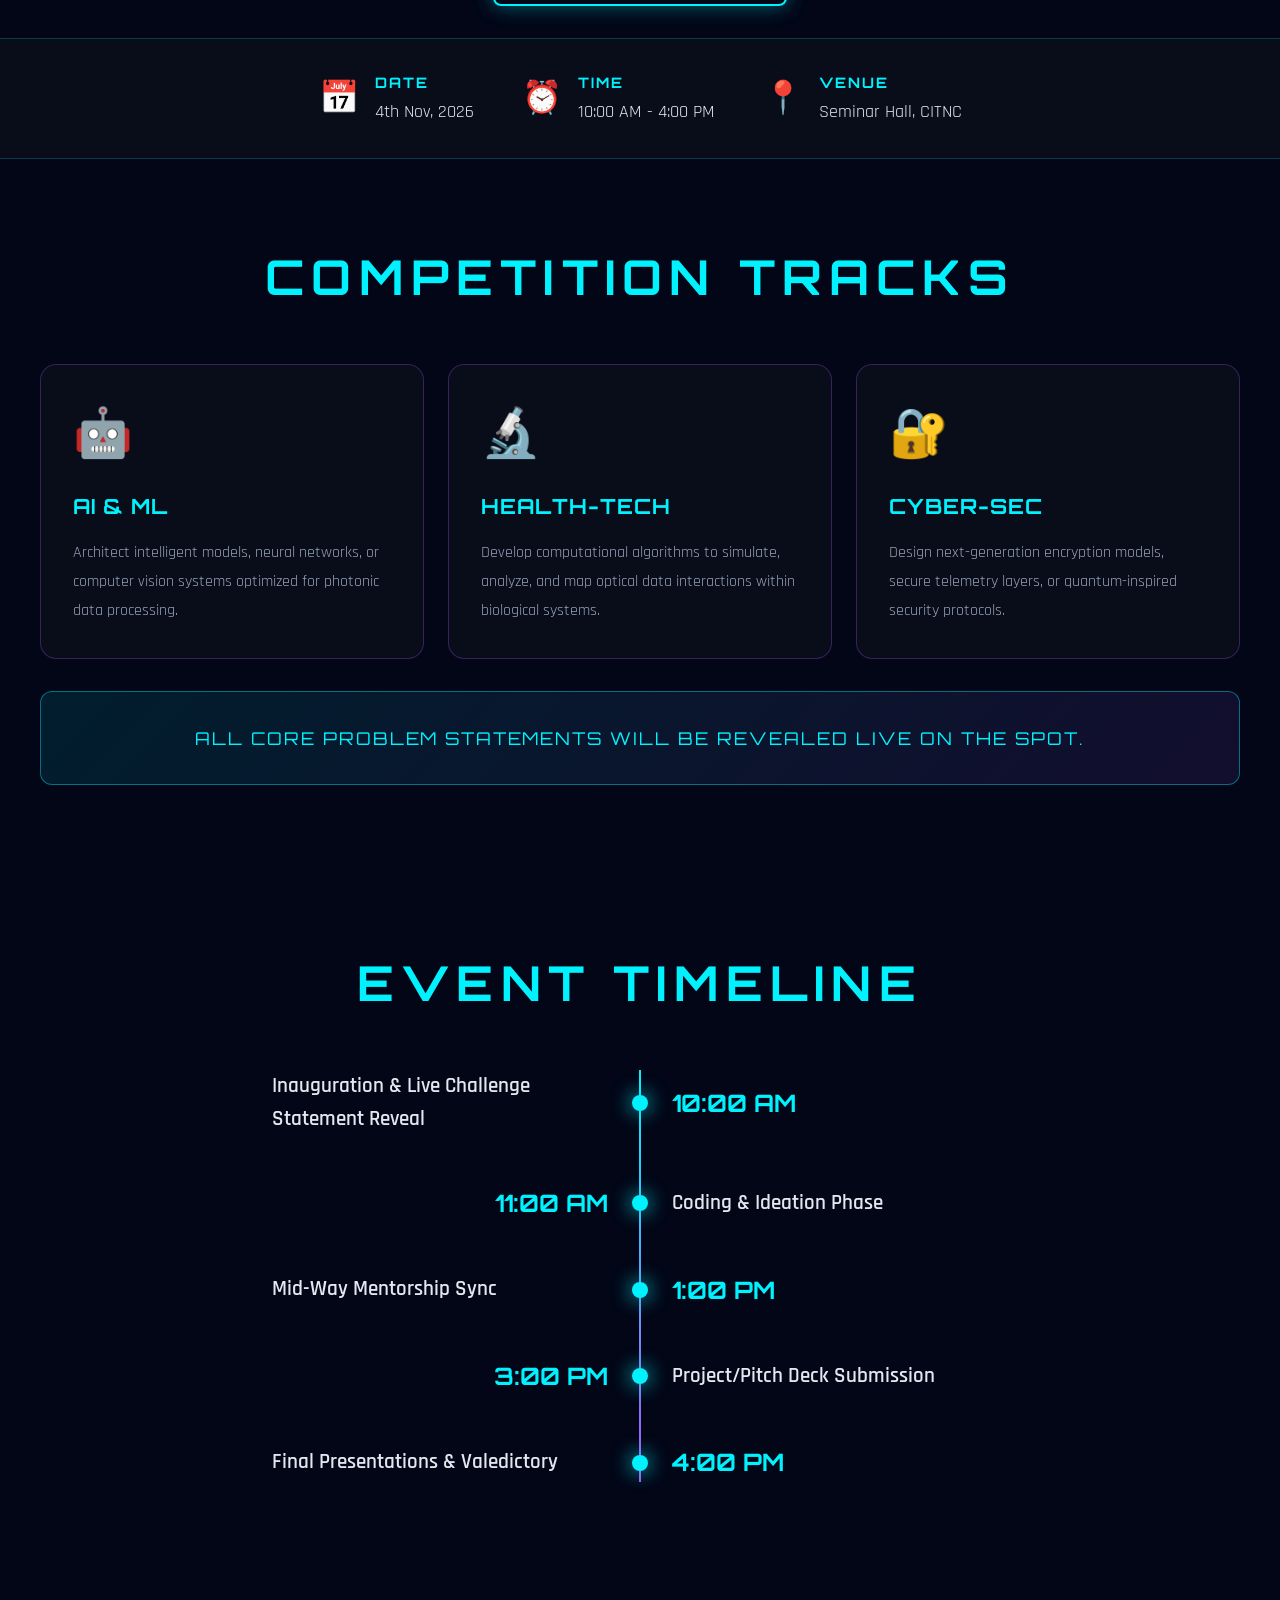
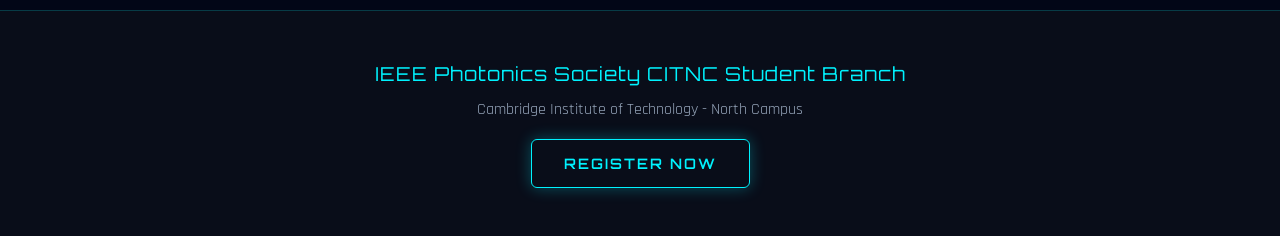
==== commit 8a572115: "Adjust CITNC logo height and add brightness filter" ====
--- a/index.html
+++ b/index.html
@@ -15,7 +15,7 @@
     <section class="hero">
         <div class="hero-content">
             <div class="partner-logos">
-                <img src="assets/citnc-logo.png" alt="CITNC Logo" class="partner-logo">
+                <img src="assets/citnc-logo.png" alt="CITNC Logo" class="partner-logo partner-logo--citnc">
                 <img src="assets/citnc-main-logo.png" alt="CITNC Main Logo" class="partner-logo partner-logo--large">
                 <img src="assets/ieee-logo.png" alt="IEEE Logo" class="partner-logo">
             </div>
--- a/styles.css
+++ b/styles.css
@@ -92,6 +92,11 @@
 
 .partner-logo--medium {
   height: 150px;
+}
+
+.partner-logo--citnc {
+  max-height: 65px;
+  filter: brightness(2.5);
 }
 
 @keyframes fadeInDown {
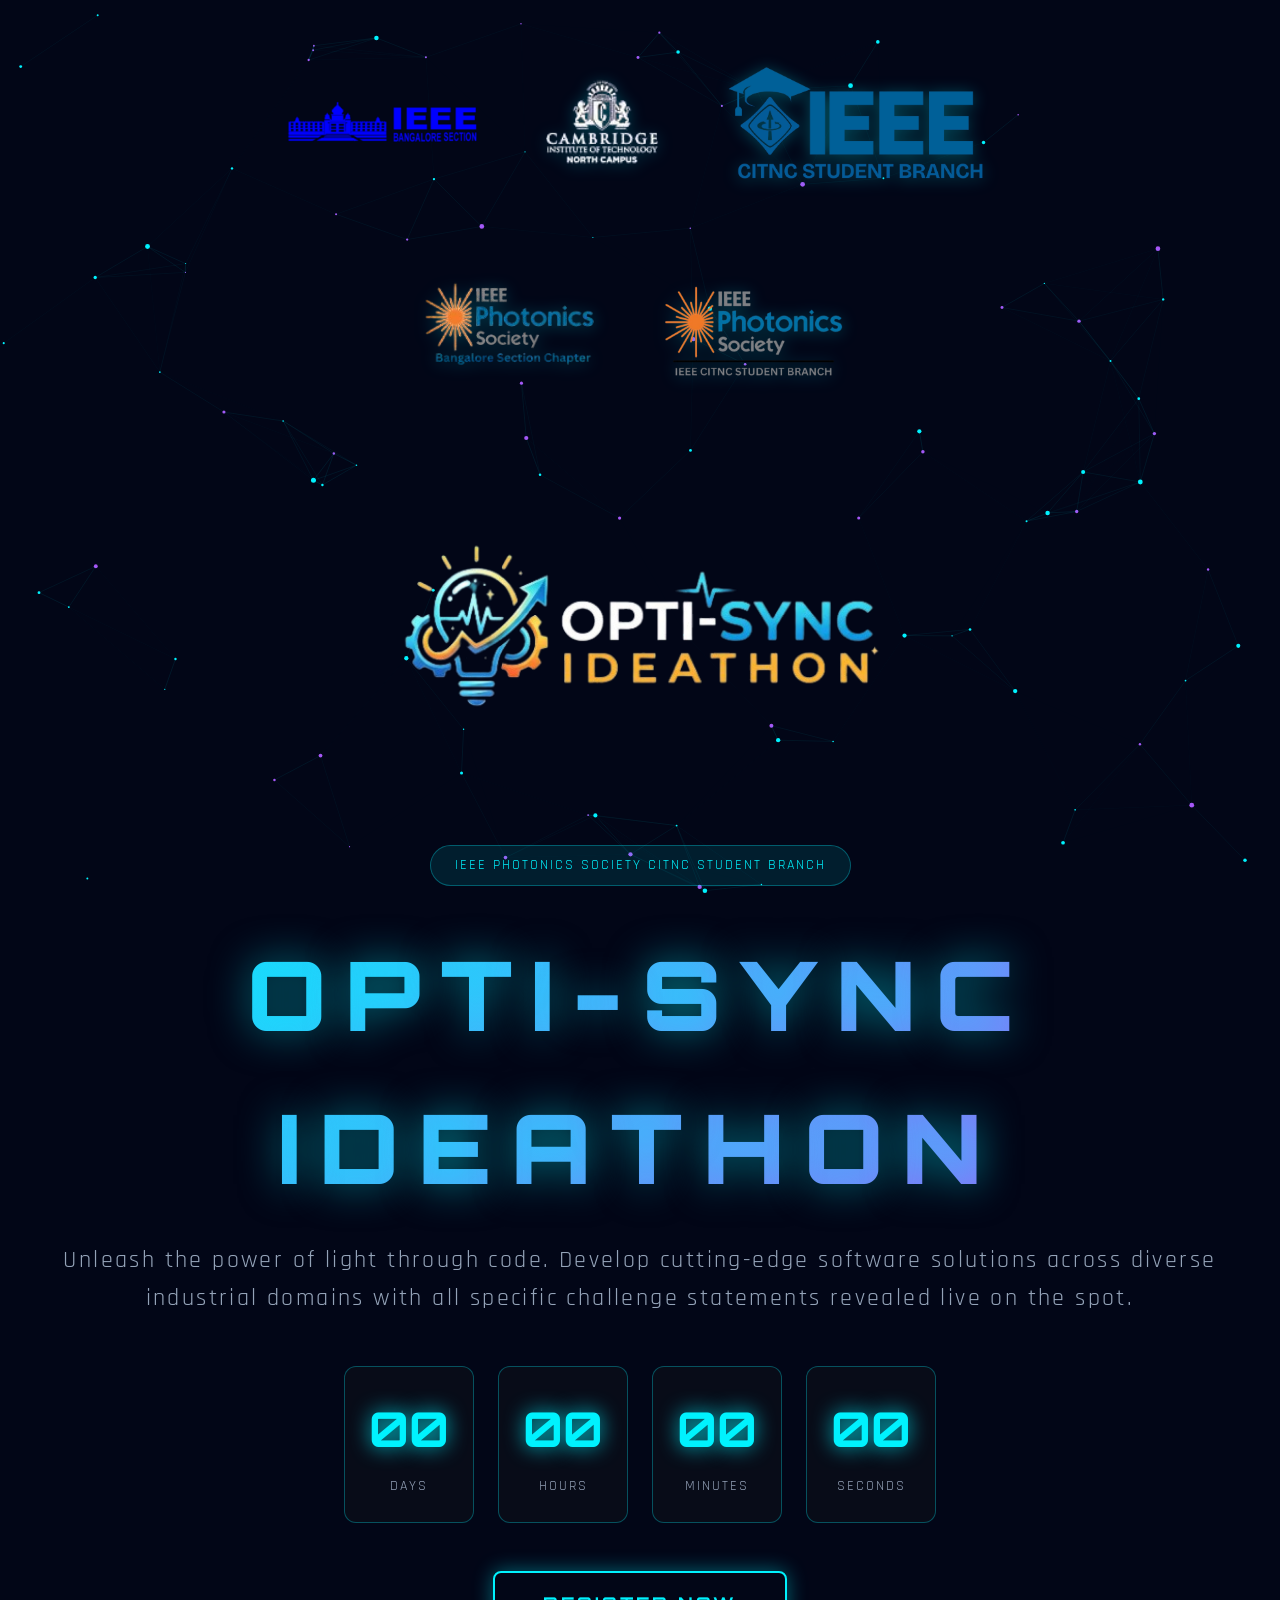
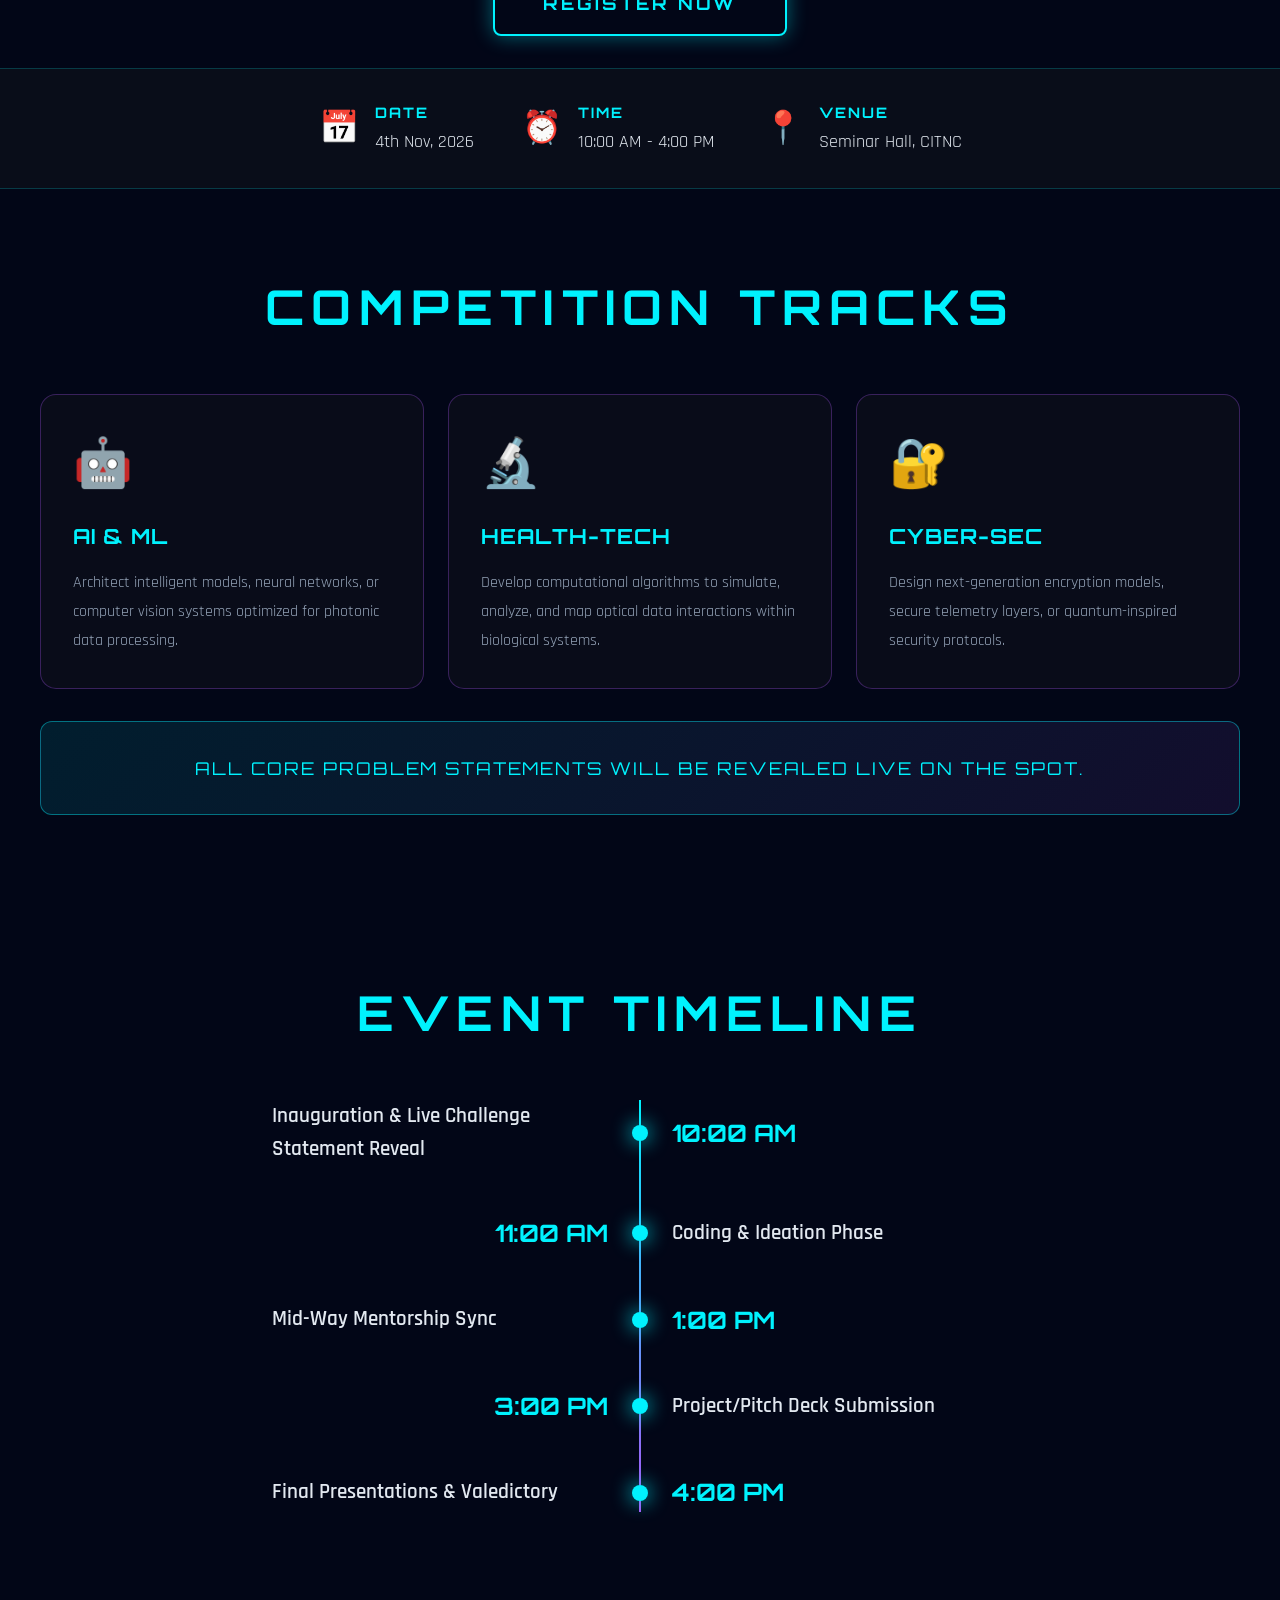
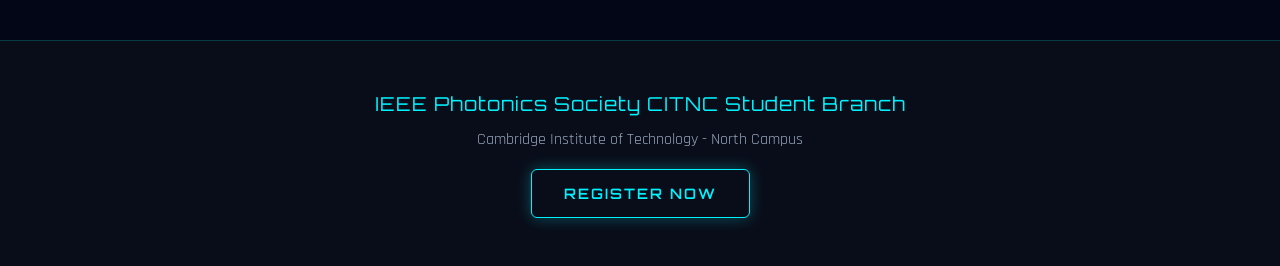
==== commit 037e339b: "Set photonics-chapter logo to 180px" ====
--- a/index.html
+++ b/index.html
@@ -20,7 +20,7 @@
                 <img src="assets/ieee-logo.png" alt="IEEE Logo" class="partner-logo">
             </div>
             <div class="partner-logos">
-                <img src="assets/photonics-chapter.png" alt="IEEE Photonics Bangalore Chapter Logo" class="partner-logo partner-logo--medium">
+                <img src="assets/photonics-chapter.png" alt="IEEE Photonics Bangalore Chapter Logo" class="partner-logo partner-logo--large">
                 <img src="assets/photonics-logo.png" alt="IEEE Photonics Society Logo" class="partner-logo">
             </div>
             <img src="assets/logo.png" alt="OPTI-SYNC IDEATHON Logo" class="hero-logo">
